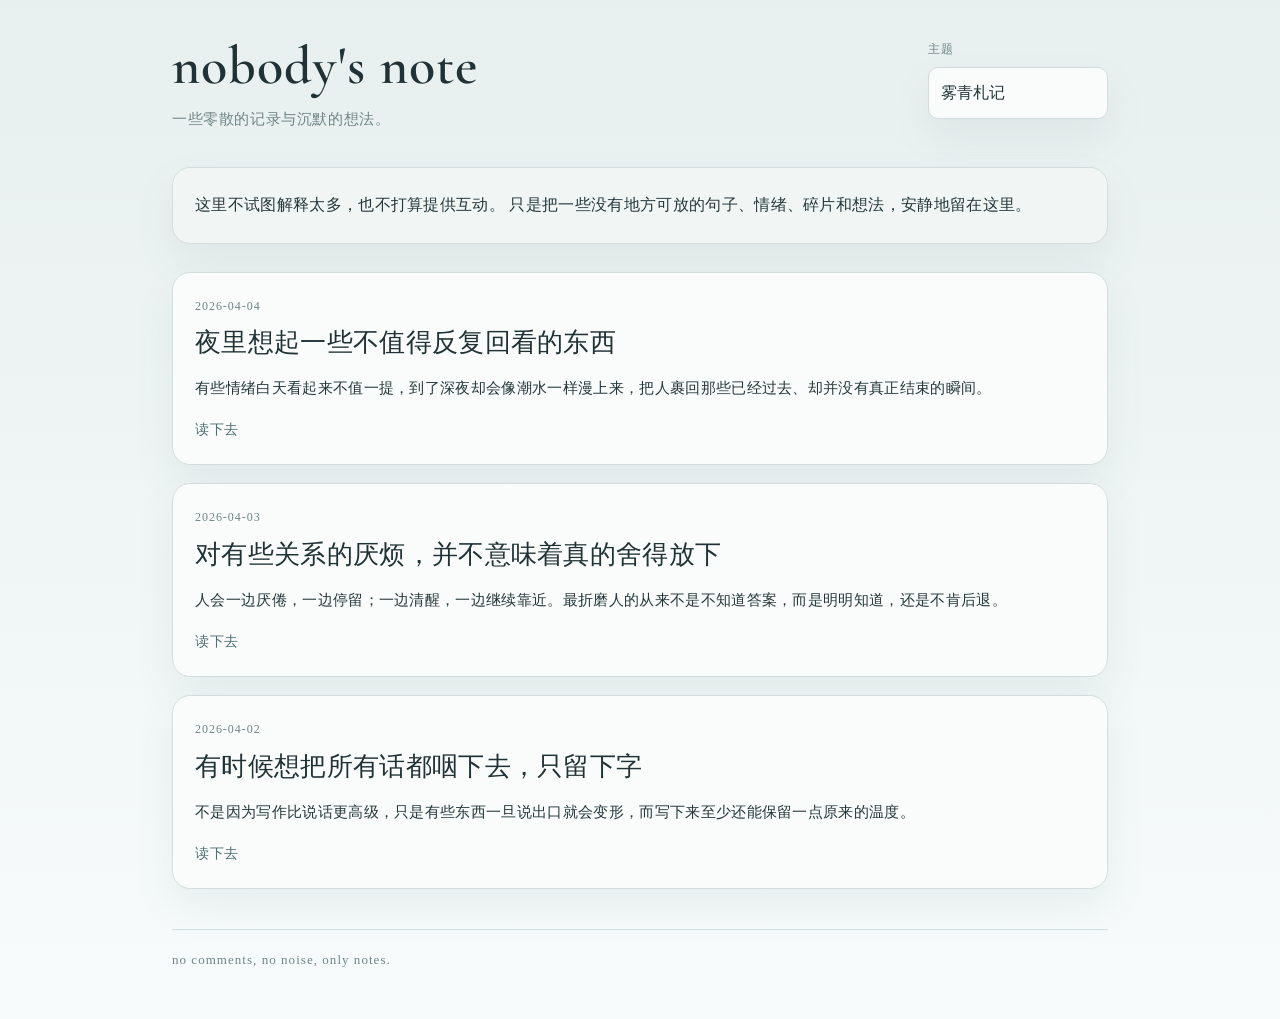
==== index.html @ 9c03141f "Add files via upload" ====
<!doctype html>
<html lang="zh-CN" data-theme="mist-cyan">
<head>
  <meta charset="UTF-8" />
  <meta name="viewport" content="width=device-width, initial-scale=1.0" />
  <title>nobody's note</title>
  <meta name="robots" content="noindex,nofollow,noarchive" />
  <link rel="stylesheet" href="./style.css" />
</head>
<body>
  <div class="site-wrap">
    <header class="site-header">
      <div class="header-main">
        <h1 class="site-title">nobody's note</h1>
        <p class="site-subtitle">一些零散的记录与沉默的想法。</p>
      </div>

      <div class="theme-switcher">
        <label for="themeSelect">主题</label>
        <select id="themeSelect">
          <option value="moon-paper">月白纸页</option>
          <option value="mist-cyan">雾青札记</option>
          <option value="ink-night">墨蓝夜读</option>
          <option value="parchment">羊皮卷</option>
        </select>
      </div>
    </header>

    <main class="home-main">
      <section class="intro-block">
        <p>
          这里不试图解释太多，也不打算提供互动。  
          只是把一些没有地方可放的句子、情绪、碎片和想法，安静地留在这里。
        </p>
      </section>

      <section class="post-list" id="postList">
        <article class="post-card">
          <div class="post-meta">加载中…</div>
          <h2 class="post-title">正在读取文章列表</h2>
          <p class="post-excerpt">如果长时间停留在这里，请检查 posts.json 是否存在。</p>
        </article>
      </section>
    </main>

    <footer class="site-footer">
      <p>no comments, no noise, only notes.</p>
    </footer>
  </div>

  <script src="./app.js"></script>
</body>
</html>
---- style.css ----
@import url('https://fonts.googleapis.com/css2?family=Cormorant+Garamond:wght@400;500;600;700&display=swap');

:root{
  --bg:#edf1f2;
  --bg2:#f8fbfb;
  --paper:#fbfcfc;
  --paper-soft:#f4f7f7;
  --line:#d8e0e2;
  --text:#24343a;
  --muted:#70838a;
  --title:#1f2f35;
  --link:#506d78;
  --link-hover:#2d4751;
  --shadow:0 18px 40px rgba(79, 100, 108, .08);
}

html[data-theme="moon-paper"]{
  --bg:#f2f4f5;
  --bg2:#fafbfb;
  --paper:#fdfdfd;
  --paper-soft:#f7f8f9;
  --line:#dfe4e6;
  --text:#2a3338;
  --muted:#7a8489;
  --title:#202a2f;
  --link:#5a6d76;
  --link-hover:#35474f;
  --shadow:0 18px 40px rgba(120, 130, 135, .08);
}

html[data-theme="mist-cyan"]{
  --bg:#e8efef;
  --bg2:#f7fbfb;
  --paper:#fafcfb;
  --paper-soft:#f1f6f5;
  --line:#d3dddd;
  --text:#24373a;
  --muted:#6f8587;
  --title:#203235;
  --link:#4e6e73;
  --link-hover:#2d4f54;
  --shadow:0 18px 40px rgba(90, 120, 120, .09);
}

html[data-theme="ink-night"]{
  --bg:#1d2530;
  --bg2:#2a3440;
  --paper:#28313d;
  --paper-soft:#313b48;
  --line:#44515e;
  --text:#dce5ea;
  --muted:#96a7b2;
  --title:#edf3f6;
  --link:#adc5d1;
  --link-hover:#d9ebf2;
  --shadow:0 18px 40px rgba(7, 13, 18, .32);
}

html[data-theme="parchment"]{
  --bg:#f6eddc;
  --bg2:#fbf6ec;
  --paper:#fffaf1;
  --paper-soft:#f8f1e3;
  --line:#e4d7bf;
  --text:#4b3e2d;
  --muted:#8c775f;
  --title:#403222;
  --link:#7e6347;
  --link-hover:#5f4730;
  --shadow:0 18px 40px rgba(148, 124, 88, .10);
}

*{box-sizing:border-box}

html,body{
  margin:0;
  padding:0;
  background:
    linear-gradient(180deg, var(--bg), var(--bg2));
  color:var(--text);
  font-family:
    "STFangsong",
    "FangSong",
    "Songti SC",
    "Noto Serif SC",
    "Source Han Serif SC",
    serif;
}

body{
  min-height:100vh;
  line-height:1.9;
  letter-spacing:.02em;
}

a{
  color:var(--link);
  text-decoration:none;
  transition:.18s ease;
}
a:hover{
  color:var(--link-hover);
}

.site-wrap{
  max-width:980px;
  margin:0 auto;
  padding:38px 22px 46px;
}

.site-header{
  display:flex;
  justify-content:space-between;
  align-items:flex-start;
  gap:20px;
  margin-bottom:34px;
  flex-wrap:wrap;
}

.header-main{
  min-width:260px;
}

.site-title{
  margin:0;
  font-family:"Cormorant Garamond", Georgia, serif;
  font-size:54px;
  font-weight:600;
  line-height:1.05;
  letter-spacing:.02em;
  color:var(--title);
}

.site-subtitle{
  margin:10px 0 0;
  color:var(--muted);
  font-size:15px;
  letter-spacing:.04em;
}

.theme-switcher{
  min-width:180px;
  display:flex;
  flex-direction:column;
  gap:6px;
}

.theme-switcher label{
  color:var(--muted);
  font-size:12px;
  letter-spacing:.08em;
}

.theme-switcher select{
  appearance:none;
  -webkit-appearance:none;
  -moz-appearance:none;
  background:var(--paper);
  border:1px solid var(--line);
  color:var(--text);
  border-radius:10px;
  padding:10px 12px;
  font:inherit;
  box-shadow:var(--shadow);
  outline:none;
}

.home-main{
  display:flex;
  flex-direction:column;
  gap:28px;
}

.intro-block{
  background:var(--paper-soft);
  border:1px solid var(--line);
  border-radius:18px;
  padding:22px 22px;
  box-shadow:var(--shadow);
}

.intro-block p{
  margin:0;
  font-size:16px;
}

.post-list{
  display:grid;
  gap:18px;
}

.post-card{
  background:var(--paper);
  border:1px solid var(--line);
  border-radius:18px;
  padding:22px 22px 20px;
  box-shadow:var(--shadow);
  transition:.18s ease;
}
.post-card:hover{
  transform:translateY(-2px);
}

.post-meta{
  color:var(--muted);
  font-size:12px;
  letter-spacing:.08em;
  margin-bottom:8px;
}

.post-title{
  margin:0;
  font-size:26px;
  line-height:1.35;
  font-weight:500;
  color:var(--title);
}
.post-title a{
  color:inherit;
}

.post-excerpt{
  margin:14px 0 0;
  font-size:15px;
  color:var(--text);
}

.read-link{
  display:inline-block;
  margin-top:14px;
  font-size:14px;
  letter-spacing:.04em;
  color:var(--link);
}

.site-footer{
  margin-top:40px;
  padding-top:18px;
  border-top:1px solid var(--line);
}
.site-footer p{
  margin:0;
  color:var(--muted);
  font-size:13px;
  letter-spacing:.08em;
}

.article-header{
  margin-bottom:26px;
}

.back-link{
  display:inline-block;
  margin-bottom:12px;
  font-size:14px;
  color:var(--muted);
}

.article-title{
  font-size:42px;
  line-height:1.18;
  max-width:760px;
}

.article-meta{
  margin:12px 0 0;
  color:var(--muted);
  font-size:13px;
  letter-spacing:.08em;
}

.article-main{
  display:flex;
}

.article-body{
  width:100%;
  background:var(--paper);
  border:1px solid var(--line);
  border-radius:22px;
  box-shadow:var(--shadow);
  padding:34px 34px;
  font-size:18px;
}

.article-body p{
  margin:0 0 1.35em 0;
  text-align:justify;
  text-justify:inter-ideograph;
}

.article-body p:last-child{
  margin-bottom:0;
}

.reading-page .site-footer{
  margin-top:28px;
}

@media (max-width: 820px){
  .site-wrap{
    padding:26px 16px 32px;
  }

  .site-title{
    font-size:42px;
  }

  .article-title{
    font-size:32px;
  }

  .article-body{
    padding:24px 20px;
    font-size:17px;
  }

  .post-title{
    font-size:22px;
  }

  .intro-block,
  .post-card{
    padding:18px;
  }
}

@media (max-width: 560px){
  .site-title{
    font-size:36px;
  }

  .article-title{
    font-size:28px;
  }

  .article-body{
    font-size:16px;
    line-height:1.95;
  }
}
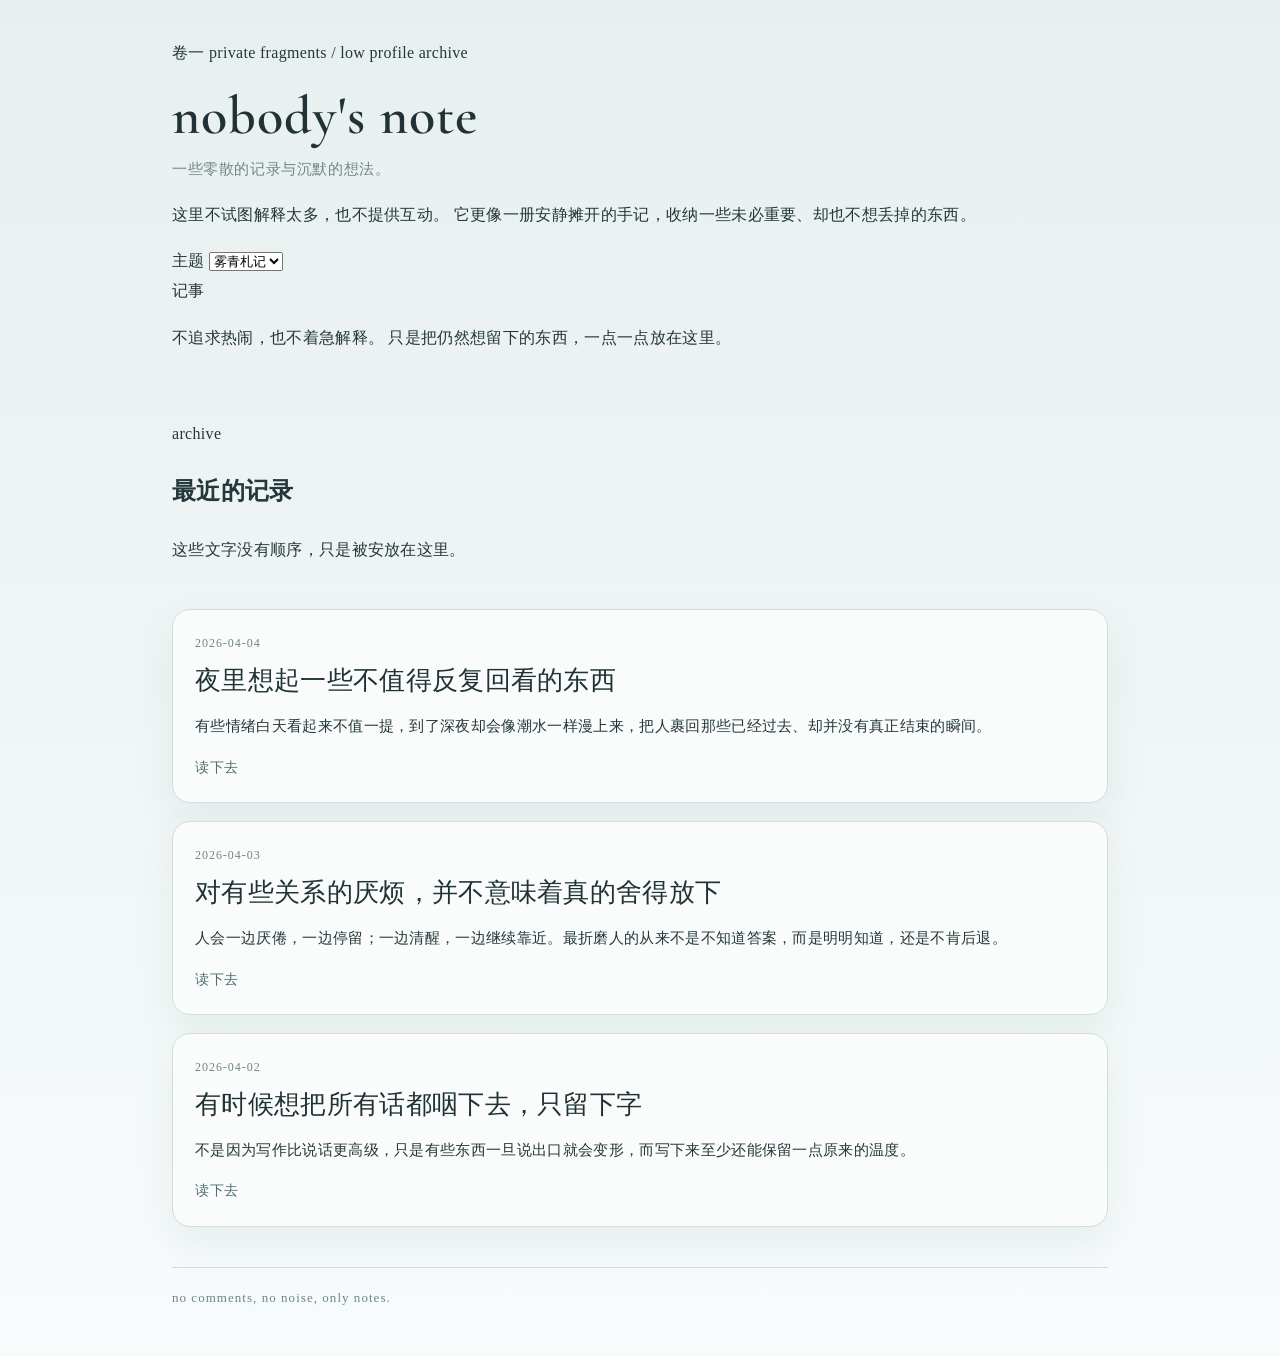
==== commit ceb23a96: "index.html" ====
--- a/index.html
+++ b/index.html
@@ -9,33 +9,56 @@
 </head>
 <body>
   <div class="site-wrap">
-    <header class="site-header">
-      <div class="header-main">
-        <h1 class="site-title">nobody's note</h1>
-        <p class="site-subtitle">一些零散的记录与沉默的想法。</p>
+    <header class="site-header v2-header">
+      <div class="header-topline">
+        <span class="topline-mark">卷一</span>
+        <span class="topline-text">private fragments / low profile archive</span>
       </div>
 
-      <div class="theme-switcher">
-        <label for="themeSelect">主题</label>
-        <select id="themeSelect">
-          <option value="moon-paper">月白纸页</option>
-          <option value="mist-cyan">雾青札记</option>
-          <option value="ink-night">墨蓝夜读</option>
-          <option value="parchment">羊皮卷</option>
-        </select>
+      <div class="hero-block">
+        <div class="hero-main">
+          <h1 class="site-title">nobody's note</h1>
+          <p class="site-subtitle">一些零散的记录与沉默的想法。</p>
+          <p class="hero-intro">
+            这里不试图解释太多，也不提供互动。  
+            它更像一册安静摊开的手记，收纳一些未必重要、却也不想丢掉的东西。
+          </p>
+        </div>
+
+        <aside class="hero-side">
+          <div class="theme-panel">
+            <label for="themeSelect">主题</label>
+            <select id="themeSelect">
+              <option value="moon-paper">月白纸页</option>
+              <option value="mist-cyan">雾青札记</option>
+              <option value="ink-night">墨蓝夜读</option>
+              <option value="parchment">羊皮卷</option>
+              <option value="violet-mist">鸢紫薄雾</option>
+            </select>
+          </div>
+
+          <div class="side-note">
+            <div class="side-note-title">记事</div>
+            <p>
+              不追求热闹，也不着急解释。  
+              只是把仍然想留下的东西，一点一点放在这里。
+            </p>
+          </div>
+        </aside>
       </div>
     </header>
 
     <main class="home-main">
-      <section class="intro-block">
-        <p>
-          这里不试图解释太多，也不打算提供互动。  
-          只是把一些没有地方可放的句子、情绪、碎片和想法，安静地留在这里。
-        </p>
+      <section class="section-head">
+        <div>
+          <p class="section-kicker">archive</p>
+          <h2 class="section-title">最近的记录</h2>
+        </div>
+        <p class="section-desc">这些文字没有顺序，只是被安放在这里。</p>
       </section>
 
-      <section class="post-list" id="postList">
-        <article class="post-card">
+      <section class="post-list refined-list" id="postList">
+        <article class="post-card refined-card">
           <div class="post-meta">加载中…</div>
           <h2 class="post-title">正在读取文章列表</h2>
           <p class="post-excerpt">如果长时间停留在这里，请检查 posts.json 是否存在。</p>
@@ -43,11 +66,12 @@
       </section>
     </main>
 
-    <footer class="site-footer">
+    <footer class="site-footer v2-footer">
+      <div class="footer-line"></div>
       <p>no comments, no noise, only notes.</p>
     </footer>
   </div>
 
   <script src="./app.js"></script>
 </body>
-</html>+            </html>
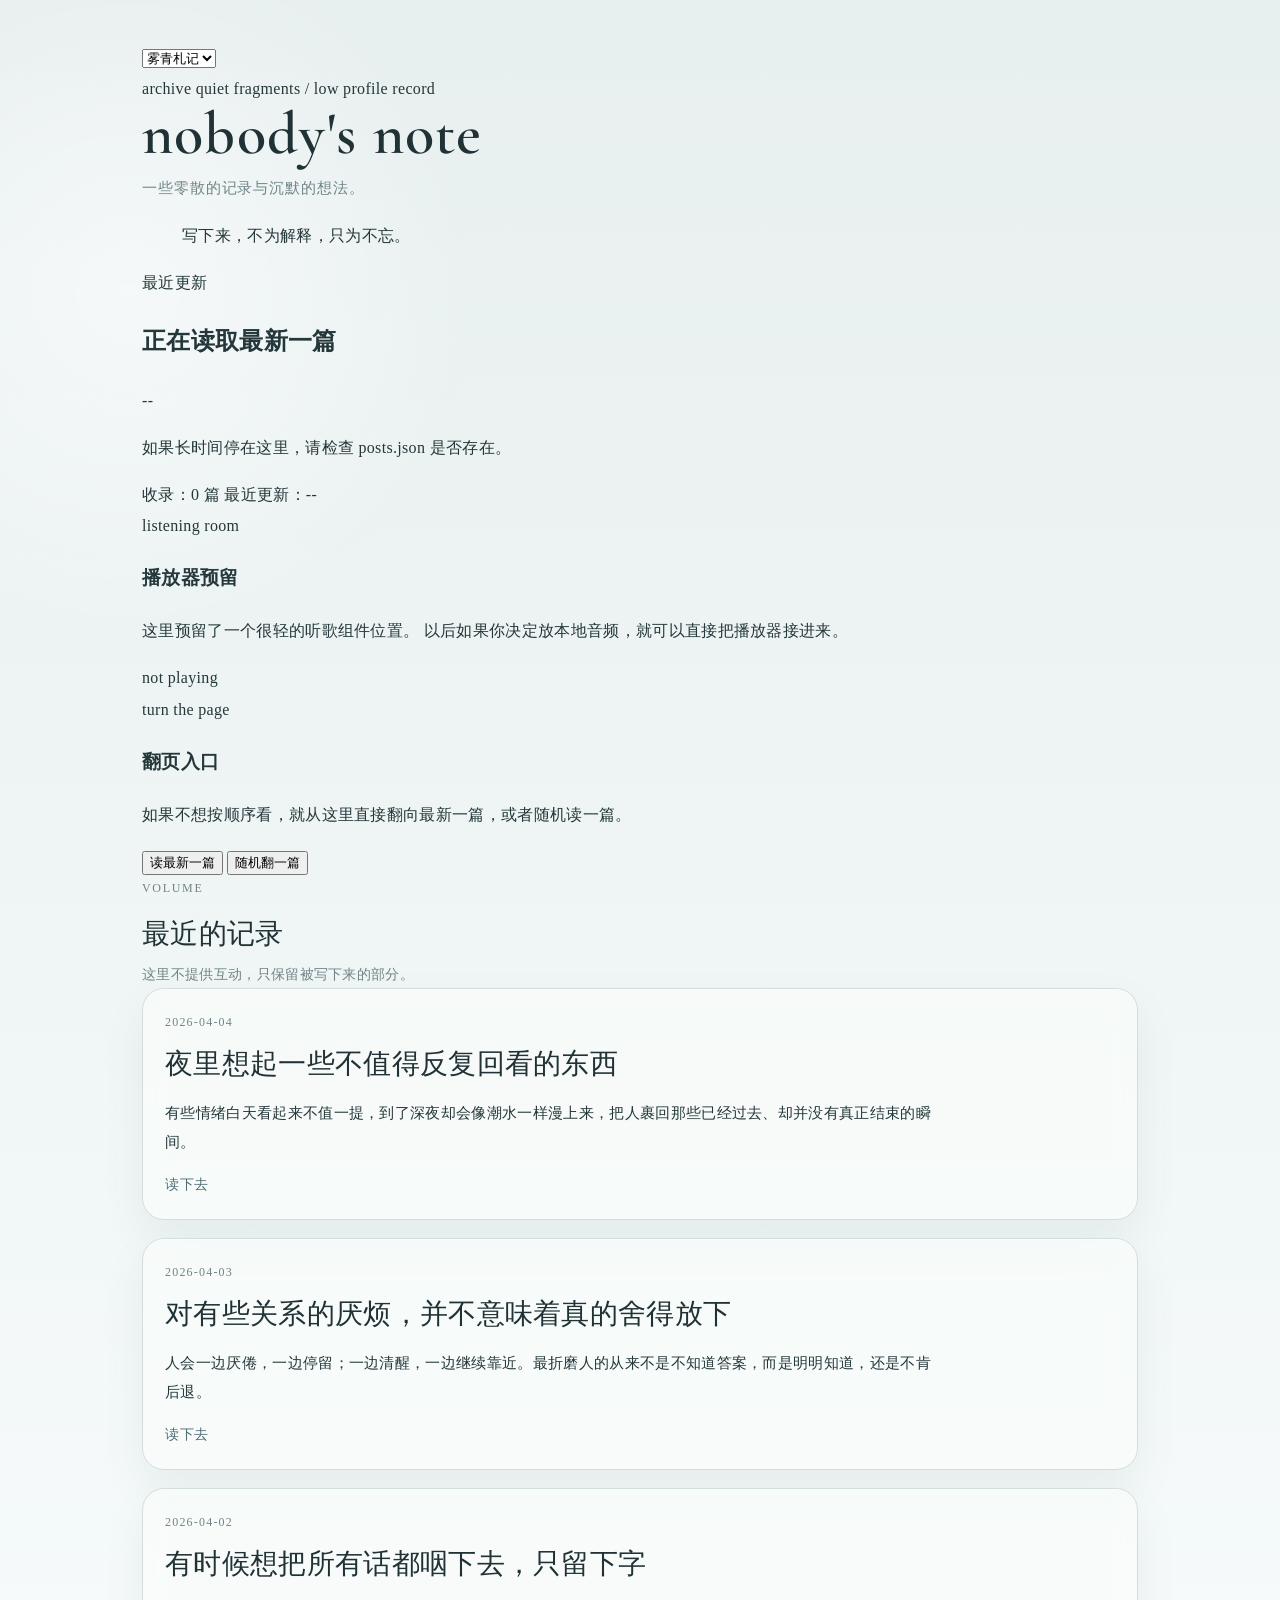
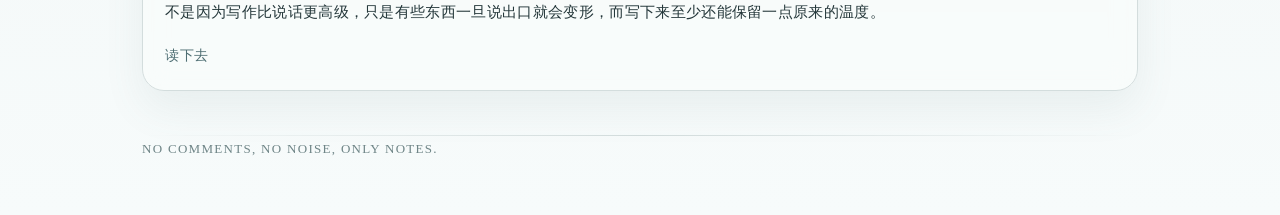
==== commit ecde215f: "index.html" ====
--- a/index.html
+++ b/index.html
@@ -8,65 +8,100 @@
   <link rel="stylesheet" href="./style.css" />
 </head>
 <body>
-  <div class="site-wrap">
-    <header class="site-header v2-header">
-      <div class="header-topline">
-        <span class="topline-mark">卷一</span>
-        <span class="topline-text">private fragments / low profile archive</span>
+  <div class="site-wrap home-shell">
+    <header class="home-header">
+      <div class="theme-corner">
+        <select id="themeSelect" aria-label="主题切换">
+          <option value="moon-paper">月白纸页</option>
+          <option value="mist-cyan">雾青札记</option>
+          <option value="ink-night">墨蓝夜读</option>
+          <option value="parchment">羊皮卷</option>
+          <option value="violet-mist">鸢紫薄雾</option>
+        </select>
       </div>
 
-      <div class="hero-block">
-        <div class="hero-main">
+      <section class="home-top">
+        <div class="hero-left panel-surface">
+          <div class="eyebrow-row">
+            <span class="eyebrow-tag">archive</span>
+            <span class="eyebrow-text">quiet fragments / low profile record</span>
+          </div>
+
           <h1 class="site-title">nobody's note</h1>
           <p class="site-subtitle">一些零散的记录与沉默的想法。</p>
-          <p class="hero-intro">
-            这里不试图解释太多，也不提供互动。  
-            它更像一册安静摊开的手记，收纳一些未必重要、却也不想丢掉的东西。
-          </p>
+
+          <blockquote class="hero-quote" id="heroQuote">
+            写下来，不为解释，只为不忘。
+          </blockquote>
+
+          <div class="latest-card" id="latestPreview">
+            <div class="latest-kicker">最近更新</div>
+            <h2 class="latest-title">正在读取最新一篇</h2>
+            <p class="latest-date">--</p>
+            <p class="latest-excerpt">如果长时间停在这里，请检查 posts.json 是否存在。</p>
+          </div>
+
+          <div class="meta-strip" id="metaStrip">
+            <span class="meta-pill">收录：0 篇</span>
+            <span class="meta-pill">最近更新：--</span>
+          </div>
         </div>
 
-        <aside class="hero-side">
-          <div class="theme-panel">
-            <label for="themeSelect">主题</label>
-            <select id="themeSelect">
-              <option value="moon-paper">月白纸页</option>
-              <option value="mist-cyan">雾青札记</option>
-              <option value="ink-night">墨蓝夜读</option>
-              <option value="parchment">羊皮卷</option>
-              <option value="violet-mist">鸢紫薄雾</option>
-            </select>
-          </div>
+        <aside class="hero-right">
+          <section class="widget-card panel-surface player-widget">
+            <div class="widget-kicker">listening room</div>
+            <h3 class="widget-title">播放器预留</h3>
+            <p class="widget-text">
+              这里预留了一个很轻的听歌组件位置。  
+              以后如果你决定放本地音频，就可以直接把播放器接进来。
+            </p>
+            <div class="player-mock">
+              <span class="player-dot"></span>
+              <span class="player-line"></span>
+              <span class="player-mini">not playing</span>
+            </div>
+          </section>
 
-          <div class="side-note">
-            <div class="side-note-title">记事</div>
-            <p>
-              不追求热闹，也不着急解释。  
-              只是把仍然想留下的东西，一点一点放在这里。
+          <section class="widget-card panel-surface jump-widget">
+            <div class="widget-kicker">turn the page</div>
+            <h3 class="widget-title">翻页入口</h3>
+            <p class="widget-text">
+              如果不想按顺序看，就从这里直接翻向最新一篇，或者随机读一篇。
             </p>
-          </div>
+            <div class="jump-actions">
+              <button id="latestJumpBtn" class="ghost-btn">读最新一篇</button>
+              <button id="randomJumpBtn" class="ghost-btn">随机翻一篇</button>
+            </div>
+          </section>
         </aside>
-      </div>
+      </section>
     </header>
 
     <main class="home-main">
-      <section class="section-head">
-        <div>
-          <p class="section-kicker">archive</p>
-          <h2 class="section-title">最近的记录</h2>
+      <section class="archive-section panel-surface">
+        <div class="archive-head">
+          <div>
+            <p class="section-kicker">volume</p>
+            <h2 class="section-title">最近的记录</h2>
+          </div>
+          <p class="section-desc">这里不提供互动，只保留被写下来的部分。</p>
         </div>
-        <p class="section-desc">这些文字没有顺序，只是被安放在这里。</p>
-      </section>
 
-      <section class="post-list refined-list" id="postList">
-        <article class="post-card refined-card">
-          <div class="post-meta">加载中…</div>
-          <h2 class="post-title">正在读取文章列表</h2>
-          <p class="post-excerpt">如果长时间停留在这里，请检查 posts.json 是否存在。</p>
-        </article>
+        <section class="post-list refined-list" id="postList">
+          <article class="post-card">
+            <div class="post-card-head">
+              <span class="post-order">00</span>
+              <span class="post-meta">加载中…</span>
+            </div>
+            <div class="post-divider"></div>
+            <h2 class="post-title">正在读取文章列表</h2>
+            <p class="post-excerpt">如果长时间停留在这里，请检查 posts.json 是否存在。</p>
+          </article>
+        </section>
       </section>
     </main>
 
-    <footer class="site-footer v2-footer">
+    <footer class="site-footer">
       <div class="footer-line"></div>
       <p>no comments, no noise, only notes.</p>
     </footer>
@@ -74,4 +109,4 @@
 
   <script src="./app.js"></script>
 </body>
-            </html>
+</html>
--- a/style.css
+++ b/style.css
@@ -5,13 +5,15 @@
   --bg2:#f8fbfb;
   --paper:#fbfcfc;
   --paper-soft:#f4f7f7;
+  --paper-glass:rgba(255,255,255,.62);
   --line:#d8e0e2;
   --text:#24343a;
   --muted:#70838a;
   --title:#1f2f35;
   --link:#506d78;
   --link-hover:#2d4751;
-  --shadow:0 18px 40px rgba(79, 100, 108, .08);
+  --shadow:0 18px 40px rgba(79,100,108,.08);
+  --hairline:rgba(90,110,118,.08);
 }
 
 html[data-theme="moon-paper"]{
@@ -19,13 +21,15 @@
   --bg2:#fafbfb;
   --paper:#fdfdfd;
   --paper-soft:#f7f8f9;
+  --paper-glass:rgba(255,255,255,.70);
   --line:#dfe4e6;
   --text:#2a3338;
   --muted:#7a8489;
   --title:#202a2f;
   --link:#5a6d76;
   --link-hover:#35474f;
-  --shadow:0 18px 40px rgba(120, 130, 135, .08);
+  --shadow:0 18px 40px rgba(120,130,135,.08);
+  --hairline:rgba(120,130,135,.08);
 }
 
 html[data-theme="mist-cyan"]{
@@ -33,13 +37,15 @@
   --bg2:#f7fbfb;
   --paper:#fafcfb;
   --paper-soft:#f1f6f5;
+  --paper-glass:rgba(250,252,251,.68);
   --line:#d3dddd;
   --text:#24373a;
   --muted:#6f8587;
   --title:#203235;
   --link:#4e6e73;
   --link-hover:#2d4f54;
-  --shadow:0 18px 40px rgba(90, 120, 120, .09);
+  --shadow:0 18px 40px rgba(90,120,120,.09);
+  --hairline:rgba(83,112,112,.08);
 }
 
 html[data-theme="ink-night"]{
@@ -47,13 +53,15 @@
   --bg2:#2a3440;
   --paper:#28313d;
   --paper-soft:#313b48;
+  --paper-glass:rgba(40,49,61,.76);
   --line:#44515e;
   --text:#dce5ea;
   --muted:#96a7b2;
   --title:#edf3f6;
   --link:#adc5d1;
   --link-hover:#d9ebf2;
-  --shadow:0 18px 40px rgba(7, 13, 18, .32);
+  --shadow:0 18px 40px rgba(7,13,18,.32);
+  --hairline:rgba(255,255,255,.06);
 }
 
 html[data-theme="parchment"]{
@@ -61,13 +69,31 @@
   --bg2:#fbf6ec;
   --paper:#fffaf1;
   --paper-soft:#f8f1e3;
+  --paper-glass:rgba(255,250,241,.76);
   --line:#e4d7bf;
   --text:#4b3e2d;
   --muted:#8c775f;
   --title:#403222;
   --link:#7e6347;
   --link-hover:#5f4730;
-  --shadow:0 18px 40px rgba(148, 124, 88, .10);
+  --shadow:0 18px 40px rgba(148,124,88,.10);
+  --hairline:rgba(133,108,70,.08);
+}
+
+html[data-theme="violet-mist"]{
+  --bg:#efeaf7;
+  --bg2:#faf8fd;
+  --paper:#fbf9ff;
+  --paper-soft:#f4effb;
+  --paper-glass:rgba(251,249,255,.62);
+  --line:#ddd3ec;
+  --text:#342d45;
+  --muted:#7e7594;
+  --title:#2d2540;
+  --link:#6a5f86;
+  --link-hover:#463c61;
+  --shadow:0 18px 40px rgba(112,94,145,.12);
+  --hairline:rgba(112,94,145,.08);
 }
 
 *{box-sizing:border-box}
@@ -75,9 +101,10 @@
 html,body{
   margin:0;
   padding:0;
+  color:var(--text);
   background:
+    radial-gradient(circle at 10% 16%, rgba(255,255,255,.55), transparent 18%),
     linear-gradient(180deg, var(--bg), var(--bg2));
-  color:var(--text);
   font-family:
     "STFangsong",
     "FangSong",
@@ -89,7 +116,7 @@
 
 body{
   min-height:100vh;
-  line-height:1.9;
+  line-height:1.95;
   letter-spacing:.02em;
 }
 
@@ -103,30 +130,89 @@
 }
 
 .site-wrap{
-  max-width:980px;
+  max-width:1040px;
   margin:0 auto;
-  padding:38px 22px 46px;
+  padding:42px 22px 54px;
 }
 
 .site-header{
-  display:flex;
+  margin-bottom:34px;
+}
+
+.v2-header{
+  position:relative;
+}
+
+.header-topline{
+  display:flex;
+  align-items:center;
+  gap:12px;
+  margin-bottom:16px;
+  color:var(--muted);
+  font-size:12px;
+  letter-spacing:.12em;
+  text-transform:uppercase;
+}
+
+.topline-mark{
+  display:inline-flex;
+  padding:4px 10px;
+  border:1px solid var(--line);
+  border-radius:999px;
+  background:var(--paper-glass);
+  backdrop-filter:blur(10px);
+  -webkit-backdrop-filter:blur(10px);
+}
+
+.hero-block{
+  display:grid;
+  grid-template-columns:1.2fr .8fr;
+  gap:20px;
+  align-items:stretch;
+}
+
+.hero-main,
+.hero-side{
+  background:var(--paper-glass);
+  border:1px solid var(--line);
+  border-radius:24px;
+  box-shadow:var(--shadow);
+  backdrop-filter:blur(14px);
+  -webkit-backdrop-filter:blur(14px);
+}
+
+.hero-main{
+  padding:28px 28px 26px;
+  position:relative;
+  overflow:hidden;
+}
+
+.hero-main::after{
+  content:"";
+  position:absolute;
+  right:18px;
+  top:18px;
+  width:120px;
+  height:120px;
+  border-radius:999px;
+  background:radial-gradient(circle, var(--hairline), transparent 70%);
+  pointer-events:none;
+}
+
+.hero-side{
+  padding:18px;
+  display:flex;
+  flex-direction:column;
+  gap:16px;
   justify-content:space-between;
-  align-items:flex-start;
-  gap:20px;
-  margin-bottom:34px;
-  flex-wrap:wrap;
-}
-
-.header-main{
-  min-width:260px;
 }
 
 .site-title{
   margin:0;
   font-family:"Cormorant Garamond", Georgia, serif;
-  font-size:54px;
+  font-size:60px;
   font-weight:600;
-  line-height:1.05;
+  line-height:1;
   letter-spacing:.02em;
   color:var(--title);
 }
@@ -135,53 +221,91 @@
   margin:10px 0 0;
   color:var(--muted);
   font-size:15px;
-  letter-spacing:.04em;
-}
-
-.theme-switcher{
-  min-width:180px;
-  display:flex;
-  flex-direction:column;
-  gap:6px;
-}
-
-.theme-switcher label{
+  letter-spacing:.06em;
+}
+
+.hero-intro{
+  margin:18px 0 0;
+  max-width:640px;
+  font-size:16px;
+  color:var(--text);
+}
+
+.theme-panel,
+.side-note{
+  background:var(--paper-soft);
+  border:1px solid var(--line);
+  border-radius:18px;
+  padding:16px;
+}
+
+.theme-panel label{
+  display:block;
+  margin-bottom:8px;
   color:var(--muted);
   font-size:12px;
   letter-spacing:.08em;
 }
 
-.theme-switcher select{
-  appearance:none;
-  -webkit-appearance:none;
-  -moz-appearance:none;
+.theme-panel select{
+  width:100%;
+  border:1px solid var(--line);
   background:var(--paper);
-  border:1px solid var(--line);
   color:var(--text);
-  border-radius:10px;
-  padding:10px 12px;
+  border-radius:12px;
+  padding:11px 12px;
   font:inherit;
-  box-shadow:var(--shadow);
   outline:none;
 }
 
+.side-note-title{
+  font-size:12px;
+  letter-spacing:.12em;
+  color:var(--muted);
+  text-transform:uppercase;
+  margin-bottom:8px;
+}
+
+.side-note p{
+  margin:0;
+  font-size:14px;
+  line-height:1.85;
+}
+
 .home-main{
   display:flex;
   flex-direction:column;
-  gap:28px;
-}
-
-.intro-block{
-  background:var(--paper-soft);
-  border:1px solid var(--line);
-  border-radius:18px;
-  padding:22px 22px;
-  box-shadow:var(--shadow);
-}
-
-.intro-block p{
-  margin:0;
-  font-size:16px;
+  gap:22px;
+}
+
+.section-head{
+  display:flex;
+  justify-content:space-between;
+  align-items:flex-end;
+  gap:18px;
+  padding:0 2px;
+  flex-wrap:wrap;
+}
+
+.section-kicker{
+  margin:0 0 6px;
+  color:var(--muted);
+  font-size:12px;
+  letter-spacing:.14em;
+  text-transform:uppercase;
+}
+
+.section-title{
+  margin:0;
+  font-size:28px;
+  font-weight:500;
+  color:var(--title);
+}
+
+.section-desc{
+  margin:0;
+  color:var(--muted);
+  font-size:14px;
 }
 
 .post-list{
@@ -189,14 +313,33 @@
   gap:18px;
 }
 
+.refined-card,
 .post-card{
-  background:var(--paper);
-  border:1px solid var(--line);
-  border-radius:18px;
+  position:relative;
+  background:var(--paper-glass);
+  border:1px solid var(--line);
+  border-radius:22px;
   padding:22px 22px 20px;
   box-shadow:var(--shadow);
+  backdrop-filter:blur(12px);
+  -webkit-backdrop-filter:blur(12px);
   transition:.18s ease;
-}
+  overflow:hidden;
+}
+
+.refined-card::before,
+.post-card::before{
+  content:"";
+  position:absolute;
+  left:0;
+  top:0;
+  width:100%;
+  height:1px;
+  background:rgba(255,255,255,.55);
+  pointer-events:none;
+}
+
+.refined-card:hover,
 .post-card:hover{
   transform:translateY(-2px);
 }
@@ -204,13 +347,14 @@
 .post-meta{
   color:var(--muted);
   font-size:12px;
-  letter-spacing:.08em;
-  margin-bottom:8px;
+  letter-spacing:.10em;
+  margin-bottom:10px;
+  text-transform:uppercase;
 }
 
 .post-title{
   margin:0;
-  font-size:26px;
+  font-size:28px;
   line-height:1.35;
   font-weight:500;
   color:var(--title);
@@ -220,9 +364,10 @@
 }
 
 .post-excerpt{
-  margin:14px 0 0;
+  margin:16px 0 0;
   font-size:15px;
   color:var(--text);
+  max-width:780px;
 }
 
 .read-link{
@@ -234,19 +379,40 @@
 }
 
 .site-footer{
-  margin-top:40px;
-  padding-top:18px;
-  border-top:1px solid var(--line);
-}
+  margin-top:44px;
+}
+
+.v2-footer{
+  display:flex;
+  flex-direction:column;
+  gap:14px;
+}
+
+.footer-line{
+  width:100%;
+  height:1px;
+  background:linear-gradient(90deg, transparent, var(--line), transparent);
+}
+
 .site-footer p{
   margin:0;
   color:var(--muted);
   font-size:13px;
-  letter-spacing:.08em;
+  letter-spacing:.10em;
+  text-transform:uppercase;
 }
 
 .article-header{
+  display:flex;
+  justify-content:space-between;
+  align-items:flex-start;
+  gap:18px;
+  flex-wrap:wrap;
   margin-bottom:26px;
+}
+
+.header-main{
+  min-width:260px;
 }
 
 .back-link{
@@ -257,8 +423,8 @@
 }
 
 .article-title{
-  font-size:42px;
-  line-height:1.18;
+  font-size:46px;
+  line-height:1.15;
   max-width:760px;
 }
 
@@ -266,7 +432,37 @@
   margin:12px 0 0;
   color:var(--muted);
   font-size:13px;
+  letter-spacing:.10em;
+  text-transform:uppercase;
+}
+
+.theme-switcher{
+  min-width:180px;
+  display:flex;
+  flex-direction:column;
+  gap:6px;
+}
+
+.theme-switcher label{
+  color:var(--muted);
+  font-size:12px;
   letter-spacing:.08em;
+}
+
+.theme-switcher select{
+  appearance:none;
+  -webkit-appearance:none;
+  -moz-appearance:none;
+  background:var(--paper-glass);
+  border:1px solid var(--line);
+  color:var(--text);
+  border-radius:10px;
+  padding:10px 12px;
+  font:inherit;
+  outline:none;
+  box-shadow:var(--shadow);
+  backdrop-filter:blur(10px);
+  -webkit-backdrop-filter:blur(10px);
 }
 
 .article-main{
@@ -275,20 +471,44 @@
 
 .article-body{
   width:100%;
-  background:var(--paper);
-  border:1px solid var(--line);
-  border-radius:22px;
+  background:var(--paper-glass);
+  border:1px solid var(--line);
+  border-radius:26px;
   box-shadow:var(--shadow);
-  padding:34px 34px;
+  padding:38px 38px;
   font-size:18px;
+  backdrop-filter:blur(12px);
+  -webkit-backdrop-filter:blur(12px);
+  position:relative;
+  overflow:hidden;
+}
+
+.article-body::before{
+  content:"";
+  position:absolute;
+  inset:0;
+  background:
+    linear-gradient(180deg, rgba(255,255,255,.10), transparent 18%);
+  pointer-events:none;
 }
 
 .article-body p{
-  margin:0 0 1.35em 0;
+  position:relative;
+  z-index:1;
+  margin:0 0 1.4em 0;
   text-align:justify;
   text-justify:inter-ideograph;
 }
 
+.article-body p:first-child::first-letter{
+  font-size:2.1em;
+  line-height:1;
+  float:left;
+  margin:.08em .18em 0 0;
+  font-family:"Cormorant Garamond", Georgia, serif;
+  color:var(--title);
+}
+
 .article-body p:last-child{
   margin-bottom:0;
 }
@@ -297,13 +517,27 @@
   margin-top:28px;
 }
 
+@media (max-width: 920px){
+  .hero-block{
+    grid-template-columns:1fr;
+  }
+
+  .article-header{
+    flex-direction:column;
+  }
+
+  .article-title{
+    font-size:36px;
+  }
+}
+
 @media (max-width: 820px){
   .site-wrap{
-    padding:26px 16px 32px;
+    padding:28px 16px 36px;
   }
 
   .site-title{
-    font-size:42px;
+    font-size:44px;
   }
 
   .article-title{
@@ -311,23 +545,26 @@
   }
 
   .article-body{
-    padding:24px 20px;
+    padding:26px 20px;
     font-size:17px;
   }
 
   .post-title{
-    font-size:22px;
-  }
-
-  .intro-block,
+    font-size:23px;
+  }
+
+  .hero-main,
+  .hero-side,
+  .refined-card,
   .post-card{
-    padding:18px;
+    padding-left:18px;
+    padding-right:18px;
   }
 }
 
 @media (max-width: 560px){
   .site-title{
-    font-size:36px;
+    font-size:38px;
   }
 
   .article-title{
@@ -338,4 +575,8 @@
     font-size:16px;
     line-height:1.95;
   }
-}+
+  .section-title{
+    font-size:24px;
+  }
+}
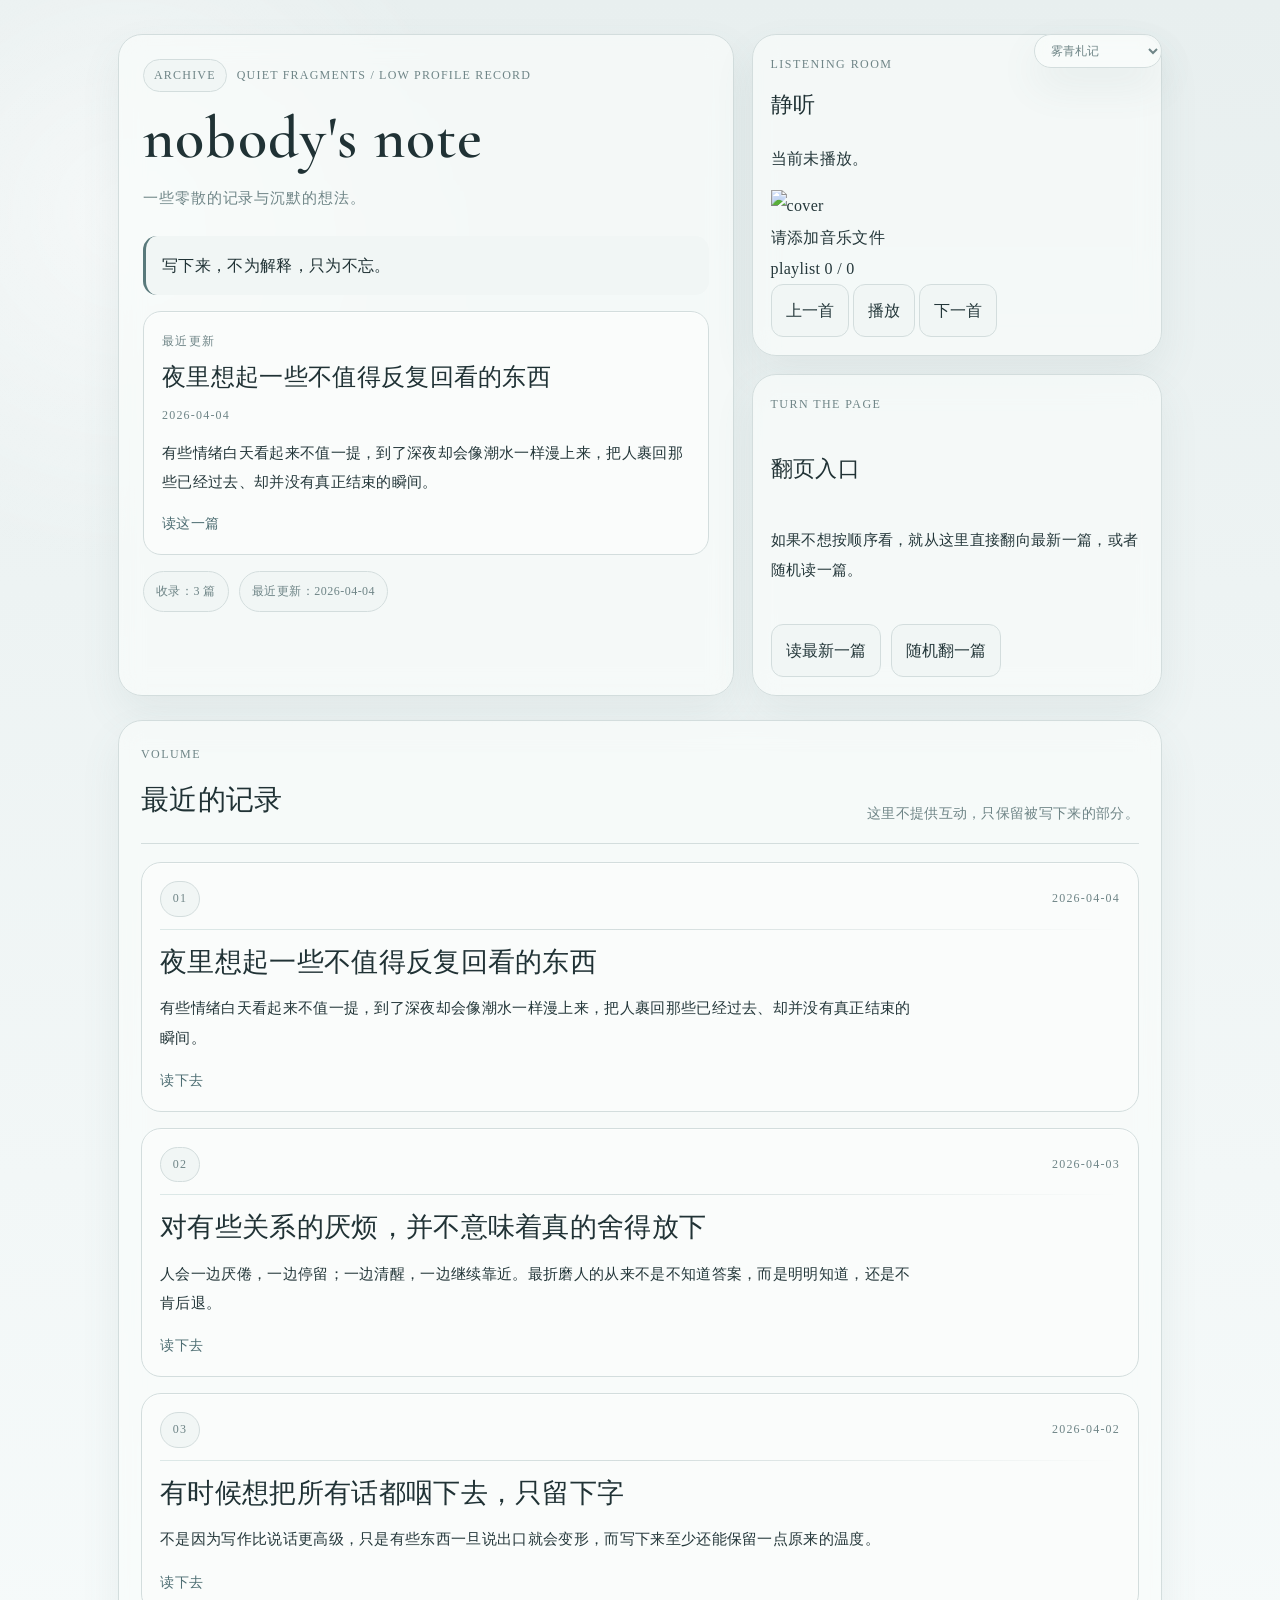
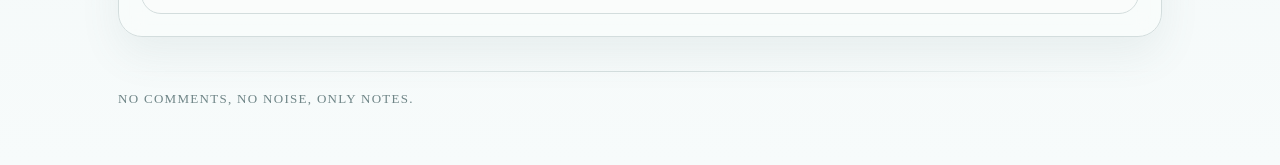
==== commit 99108bcb: "index.html" ====
--- a/index.html
+++ b/index.html
@@ -48,19 +48,37 @@
         </div>
 
         <aside class="hero-right">
-          <section class="widget-card panel-surface player-widget">
-            <div class="widget-kicker">listening room</div>
-            <h3 class="widget-title">播放器预留</h3>
-            <p class="widget-text">
-              这里预留了一个很轻的听歌组件位置。  
-              以后如果你决定放本地音频，就可以直接把播放器接进来。
-            </p>
-            <div class="player-mock">
-              <span class="player-dot"></span>
-              <span class="player-line"></span>
-              <span class="player-mini">not playing</span>
-            </div>
-          </section>
+<section class="widget-card panel-surface player-widget">
+  <div class="widget-kicker">listening room</div>
+
+  <div class="player-head">
+    <div>
+      <h3 class="widget-title">静听</h3>
+      <p class="player-status" id="playerStatus">当前未播放。</p>
+    </div>
+  </div>
+
+  <div class="disc-wrap">
+    <div class="disc" id="disc">
+      <div class="disc-ring"></div>
+      <img id="coverImage" class="cover-image" src="" alt="cover" />
+      <div class="disc-center"></div>
+    </div>
+  </div>
+
+  <div class="music-meta">
+    <div class="track-name" id="trackName">请添加音乐文件</div>
+    <div class="track-sub" id="trackIndex">playlist 0 / 0</div>
+  </div>
+
+  <audio id="bgPlayer" preload="metadata"></audio>
+
+  <div class="player-controls">
+    <button id="prevTrackBtn" class="ghost-btn">上一首</button>
+    <button id="togglePlayBtn" class="ghost-btn">播放</button>
+    <button id="nextTrackBtn" class="ghost-btn">下一首</button>
+  </div>
+</section>
 
           <section class="widget-card panel-surface jump-widget">
             <div class="widget-kicker">turn the page</div>
--- a/style.css
+++ b/style.css
@@ -5,15 +5,17 @@
   --bg2:#f8fbfb;
   --paper:#fbfcfc;
   --paper-soft:#f4f7f7;
-  --paper-glass:rgba(255,255,255,.62);
+  --glass:rgba(255,255,255,.62);
   --line:#d8e0e2;
+  --hair:#e6ecee;
   --text:#24343a;
   --muted:#70838a;
   --title:#1f2f35;
   --link:#506d78;
   --link-hover:#2d4751;
   --shadow:0 18px 40px rgba(79,100,108,.08);
-  --hairline:rgba(90,110,118,.08);
+  --accent:#5f7a83;
+  --accent-soft:#d7e3e7;
 }
 
 html[data-theme="moon-paper"]{
@@ -21,15 +23,17 @@
   --bg2:#fafbfb;
   --paper:#fdfdfd;
   --paper-soft:#f7f8f9;
-  --paper-glass:rgba(255,255,255,.70);
+  --glass:rgba(255,255,255,.70);
   --line:#dfe4e6;
+  --hair:#e9edef;
   --text:#2a3338;
   --muted:#7a8489;
   --title:#202a2f;
   --link:#5a6d76;
   --link-hover:#35474f;
   --shadow:0 18px 40px rgba(120,130,135,.08);
-  --hairline:rgba(120,130,135,.08);
+  --accent:#677a83;
+  --accent-soft:#e5eaed;
 }
 
 html[data-theme="mist-cyan"]{
@@ -37,15 +41,17 @@
   --bg2:#f7fbfb;
   --paper:#fafcfb;
   --paper-soft:#f1f6f5;
-  --paper-glass:rgba(250,252,251,.68);
+  --glass:rgba(250,252,251,.68);
   --line:#d3dddd;
+  --hair:#e3ebea;
   --text:#24373a;
   --muted:#6f8587;
   --title:#203235;
   --link:#4e6e73;
   --link-hover:#2d4f54;
   --shadow:0 18px 40px rgba(90,120,120,.09);
-  --hairline:rgba(83,112,112,.08);
+  --accent:#59797b;
+  --accent-soft:#dce8e7;
 }
 
 html[data-theme="ink-night"]{
@@ -53,15 +59,17 @@
   --bg2:#2a3440;
   --paper:#28313d;
   --paper-soft:#313b48;
-  --paper-glass:rgba(40,49,61,.76);
+  --glass:rgba(40,49,61,.78);
   --line:#44515e;
+  --hair:#394452;
   --text:#dce5ea;
   --muted:#96a7b2;
   --title:#edf3f6;
   --link:#adc5d1;
   --link-hover:#d9ebf2;
   --shadow:0 18px 40px rgba(7,13,18,.32);
-  --hairline:rgba(255,255,255,.06);
+  --accent:#9db7c3;
+  --accent-soft:#34404c;
 }
 
 html[data-theme="parchment"]{
@@ -69,15 +77,17 @@
   --bg2:#fbf6ec;
   --paper:#fffaf1;
   --paper-soft:#f8f1e3;
-  --paper-glass:rgba(255,250,241,.76);
+  --glass:rgba(255,250,241,.76);
   --line:#e4d7bf;
+  --hair:#efe5d4;
   --text:#4b3e2d;
   --muted:#8c775f;
   --title:#403222;
   --link:#7e6347;
   --link-hover:#5f4730;
   --shadow:0 18px 40px rgba(148,124,88,.10);
-  --hairline:rgba(133,108,70,.08);
+  --accent:#8a6d4e;
+  --accent-soft:#f1e4cf;
 }
 
 html[data-theme="violet-mist"]{
@@ -85,15 +95,17 @@
   --bg2:#faf8fd;
   --paper:#fbf9ff;
   --paper-soft:#f4effb;
-  --paper-glass:rgba(251,249,255,.62);
+  --glass:rgba(251,249,255,.64);
   --line:#ddd3ec;
+  --hair:#ece5f6;
   --text:#342d45;
   --muted:#7e7594;
   --title:#2d2540;
   --link:#6a5f86;
   --link-hover:#463c61;
   --shadow:0 18px 40px rgba(112,94,145,.12);
-  --hairline:rgba(112,94,145,.08);
+  --accent:#7b6a99;
+  --accent-soft:#ebe3f8;
 }
 
 *{box-sizing:border-box}
@@ -103,7 +115,7 @@
   padding:0;
   color:var(--text);
   background:
-    radial-gradient(circle at 10% 16%, rgba(255,255,255,.55), transparent 18%),
+    radial-gradient(circle at 10% 12%, rgba(255,255,255,.55), transparent 18%),
     linear-gradient(180deg, var(--bg), var(--bg2));
   font-family:
     "STFangsong",
@@ -130,81 +142,85 @@
 }
 
 .site-wrap{
-  max-width:1040px;
+  max-width:1080px;
   margin:0 auto;
-  padding:42px 22px 54px;
-}
-
-.site-header{
-  margin-bottom:34px;
-}
-
-.v2-header{
+  padding:34px 18px 54px;
+}
+
+.panel-surface{
+  background:var(--glass);
+  border:1px solid var(--line);
+  border-radius:24px;
+  box-shadow:var(--shadow);
+  backdrop-filter:blur(12px);
+  -webkit-backdrop-filter:blur(12px);
+}
+
+.home-header{
   position:relative;
-}
-
-.header-topline{
+  margin-bottom:24px;
+}
+
+.theme-corner{
+  position:absolute;
+  top:0;
+  right:0;
+  z-index:10;
+}
+
+.theme-corner select{
+  width:auto;
+  min-width:128px;
+  padding:8px 12px;
+  font-size:12px;
+  color:var(--muted);
+  border:1px solid var(--line);
+  background:var(--glass);
+  border-radius:999px;
+  box-shadow:var(--shadow);
+  outline:none;
+  backdrop-filter:blur(10px);
+  -webkit-backdrop-filter:blur(10px);
+}
+
+.home-top{
+  display:grid;
+  grid-template-columns:1.2fr .8fr;
+  gap:18px;
+  align-items:stretch;
+}
+
+.hero-left{
+  padding:24px 24px 22px;
+  display:flex;
+  flex-direction:column;
+  gap:16px;
+}
+
+.eyebrow-row{
   display:flex;
   align-items:center;
-  gap:12px;
-  margin-bottom:16px;
-  color:var(--muted);
-  font-size:12px;
-  letter-spacing:.12em;
-  text-transform:uppercase;
-}
-
-.topline-mark{
+  gap:10px;
+  flex-wrap:wrap;
+}
+
+.eyebrow-tag{
   display:inline-flex;
   padding:4px 10px;
-  border:1px solid var(--line);
   border-radius:999px;
-  background:var(--paper-glass);
-  backdrop-filter:blur(10px);
-  -webkit-backdrop-filter:blur(10px);
-}
-
-.hero-block{
-  display:grid;
-  grid-template-columns:1.2fr .8fr;
-  gap:20px;
-  align-items:stretch;
-}
-
-.hero-main,
-.hero-side{
-  background:var(--paper-glass);
-  border:1px solid var(--line);
-  border-radius:24px;
-  box-shadow:var(--shadow);
-  backdrop-filter:blur(14px);
-  -webkit-backdrop-filter:blur(14px);
-}
-
-.hero-main{
-  padding:28px 28px 26px;
-  position:relative;
-  overflow:hidden;
-}
-
-.hero-main::after{
-  content:"";
-  position:absolute;
-  right:18px;
-  top:18px;
-  width:120px;
-  height:120px;
-  border-radius:999px;
-  background:radial-gradient(circle, var(--hairline), transparent 70%);
-  pointer-events:none;
-}
-
-.hero-side{
-  padding:18px;
-  display:flex;
-  flex-direction:column;
-  gap:16px;
-  justify-content:space-between;
+  border:1px solid var(--line);
+  background:var(--paper-soft);
+  color:var(--muted);
+  font-size:12px;
+  letter-spacing:.10em;
+  text-transform:uppercase;
+}
+
+.eyebrow-text{
+  color:var(--muted);
+  font-size:12px;
+  letter-spacing:.10em;
+  text-transform:uppercase;
 }
 
 .site-title{
@@ -218,80 +234,186 @@
 }
 
 .site-subtitle{
-  margin:10px 0 0;
+  margin:0;
   color:var(--muted);
   font-size:15px;
   letter-spacing:.06em;
 }
 
-.hero-intro{
-  margin:18px 0 0;
-  max-width:640px;
+.hero-quote{
+  margin:6px 0 0;
+  padding:14px 16px;
+  border-left:3px solid var(--accent);
+  background:var(--paper-soft);
+  border-radius:14px;
   font-size:16px;
-  color:var(--text);
-}
-
-.theme-panel,
-.side-note{
+  color:var(--title);
+}
+
+.latest-card{
+  padding:18px 18px 16px;
+  border:1px solid var(--line);
+  border-radius:18px;
+  background:var(--paper);
+  box-shadow:inset 0 1px 0 rgba(255,255,255,.42);
+}
+
+.latest-kicker{
+  color:var(--muted);
+  font-size:12px;
+  letter-spacing:.12em;
+  text-transform:uppercase;
+  margin-bottom:8px;
+}
+
+.latest-title{
+  margin:0;
+  font-size:24px;
+  line-height:1.35;
+  font-weight:500;
+  color:var(--title);
+}
+.latest-title a{
+  color:inherit;
+}
+
+.latest-date{
+  margin:10px 0 0;
+  color:var(--muted);
+  font-size:12px;
+  letter-spacing:.10em;
+  text-transform:uppercase;
+}
+
+.latest-excerpt{
+  margin:12px 0 0;
+  font-size:15px;
+}
+
+.latest-link{
+  display:inline-block;
+  margin-top:12px;
+  font-size:14px;
+}
+
+.meta-strip{
+  display:flex;
+  gap:10px;
+  flex-wrap:wrap;
+}
+
+.meta-pill{
+  display:inline-flex;
+  padding:8px 12px;
+  border-radius:999px;
+  border:1px solid var(--line);
   background:var(--paper-soft);
-  border:1px solid var(--line);
-  border-radius:18px;
-  padding:16px;
-}
-
-.theme-panel label{
-  display:block;
+  color:var(--muted);
+  font-size:12px;
+  letter-spacing:.04em;
+}
+
+.hero-right{
+  display:grid;
+  grid-template-rows:1fr 1fr;
+  gap:18px;
+}
+
+.widget-card{
+  padding:18px;
+  display:flex;
+  flex-direction:column;
+  justify-content:space-between;
+}
+
+.widget-kicker{
+  color:var(--muted);
+  font-size:12px;
+  letter-spacing:.12em;
+  text-transform:uppercase;
   margin-bottom:8px;
-  color:var(--muted);
-  font-size:12px;
-  letter-spacing:.08em;
-}
-
-.theme-panel select{
-  width:100%;
-  border:1px solid var(--line);
-  background:var(--paper);
+}
+
+.widget-title{
+  margin:0;
+  font-size:22px;
+  font-weight:500;
+  color:var(--title);
+}
+
+.widget-text{
+  margin:12px 0 0;
+  font-size:15px;
+}
+
+.player-mock{
+  margin-top:16px;
+  display:flex;
+  align-items:center;
+  gap:10px;
+}
+
+.player-dot{
+  width:10px;
+  height:10px;
+  border-radius:999px;
+  background:var(--accent);
+  flex-shrink:0;
+}
+
+.player-line{
+  height:1px;
+  flex:1;
+  background:linear-gradient(90deg, var(--accent-soft), var(--accent), transparent);
+}
+
+.player-mini{
+  color:var(--muted);
+  font-size:12px;
+  letter-spacing:.06em;
+  text-transform:uppercase;
+}
+
+.jump-actions{
+  display:flex;
+  gap:10px;
+  flex-wrap:wrap;
+  margin-top:16px;
+}
+
+.ghost-btn{
+  cursor:pointer;
+  border:1px solid var(--line);
+  background:var(--paper-soft);
   color:var(--text);
   border-radius:12px;
-  padding:11px 12px;
+  padding:10px 14px;
   font:inherit;
-  outline:none;
-}
-
-.side-note-title{
-  font-size:12px;
-  letter-spacing:.12em;
-  color:var(--muted);
-  text-transform:uppercase;
-  margin-bottom:8px;
-}
-
-.side-note p{
-  margin:0;
-  font-size:14px;
-  line-height:1.85;
 }
 
 .home-main{
-  display:flex;
-  flex-direction:column;
-  gap:22px;
-}
-
-.section-head{
+  display:block;
+}
+
+.archive-section{
+  padding:22px;
+}
+
+.archive-head{
   display:flex;
   justify-content:space-between;
   align-items:flex-end;
   gap:18px;
-  padding:0 2px;
   flex-wrap:wrap;
+  padding-bottom:16px;
+  border-bottom:1px solid var(--line);
 }
 
 .section-kicker{
   margin:0 0 6px;
   color:var(--muted);
   font-size:12px;
-  letter-spacing:.14em;
+  letter-spacing:.12em;
   text-transform:uppercase;
 }
 
@@ -310,51 +432,57 @@
 
 .post-list{
   display:grid;
-  gap:18px;
-}
-
-.refined-card,
+  gap:16px;
+  padding-top:18px;
+}
+
 .post-card{
   position:relative;
-  background:var(--paper-glass);
-  border:1px solid var(--line);
-  border-radius:22px;
-  padding:22px 22px 20px;
-  box-shadow:var(--shadow);
-  backdrop-filter:blur(12px);
-  -webkit-backdrop-filter:blur(12px);
-  transition:.18s ease;
-  overflow:hidden;
-}
-
-.refined-card::before,
-.post-card::before{
-  content:"";
-  position:absolute;
-  left:0;
-  top:0;
+  padding:18px 18px 16px;
+  border:1px solid var(--line);
+  border-radius:20px;
+  background:var(--paper);
+  box-shadow:inset 0 1px 0 rgba(255,255,255,.42);
+}
+
+.post-card-head{
+  display:flex;
+  align-items:center;
+  justify-content:space-between;
+  gap:10px;
+  flex-wrap:wrap;
+}
+
+.post-order{
+  display:inline-flex;
+  min-width:40px;
+  justify-content:center;
+  padding:5px 10px;
+  border-radius:999px;
+  border:1px solid var(--line);
+  background:var(--paper-soft);
+  color:var(--muted);
+  font-size:12px;
+  letter-spacing:.10em;
+}
+
+.post-meta{
+  color:var(--muted);
+  font-size:12px;
+  letter-spacing:.10em;
+  text-transform:uppercase;
+}
+
+.post-divider{
   width:100%;
   height:1px;
-  background:rgba(255,255,255,.55);
-  pointer-events:none;
-}
-
-.refined-card:hover,
-.post-card:hover{
-  transform:translateY(-2px);
-}
-
-.post-meta{
-  color:var(--muted);
-  font-size:12px;
-  letter-spacing:.10em;
-  margin-bottom:10px;
-  text-transform:uppercase;
+  margin:12px 0 14px;
+  background:linear-gradient(90deg, var(--accent-soft), var(--line), transparent);
 }
 
 .post-title{
   margin:0;
-  font-size:28px;
+  font-size:27px;
   line-height:1.35;
   font-weight:500;
   color:var(--title);
@@ -364,10 +492,9 @@
 }
 
 .post-excerpt{
-  margin:16px 0 0;
+  margin:14px 0 0;
   font-size:15px;
-  color:var(--text);
-  max-width:780px;
+  max-width:760px;
 }
 
 .read-link{
@@ -375,23 +502,17 @@
   margin-top:14px;
   font-size:14px;
   letter-spacing:.04em;
-  color:var(--link);
 }
 
 .site-footer{
-  margin-top:44px;
-}
-
-.v2-footer{
-  display:flex;
-  flex-direction:column;
-  gap:14px;
+  margin-top:34px;
 }
 
 .footer-line{
   width:100%;
   height:1px;
   background:linear-gradient(90deg, transparent, var(--line), transparent);
+  margin-bottom:14px;
 }
 
 .site-footer p{
@@ -402,100 +523,94 @@
   text-transform:uppercase;
 }
 
+.reading-page{
+  max-width:960px;
+}
+
 .article-header{
+  margin-bottom:22px;
+}
+
+.article-topline{
   display:flex;
   justify-content:space-between;
-  align-items:flex-start;
+  align-items:center;
+  gap:12px;
+  flex-wrap:wrap;
+  margin-bottom:12px;
+}
+
+.back-link{
+  color:var(--muted);
+  font-size:14px;
+}
+
+.article-stamp{
+  color:var(--muted);
+  font-size:12px;
+  letter-spacing:.12em;
+  text-transform:uppercase;
+}
+
+.article-title{
+  margin:0;
+  font-family:"Cormorant Garamond", Georgia, serif;
+  font-size:50px;
+  font-weight:600;
+  line-height:1.08;
+  color:var(--title);
+}
+
+.article-date-row{
+  margin-top:12px;
+}
+
+.article-date{
+  display:inline-flex;
+  padding:7px 12px;
+  border-radius:999px;
+  border:1px solid var(--line);
+  background:var(--glass);
+  color:var(--muted);
+  font-size:12px;
+  letter-spacing:.10em;
+  text-transform:uppercase;
+  box-shadow:var(--shadow);
+}
+
+.article-main{
+  display:flex;
+  flex-direction:column;
   gap:18px;
-  flex-wrap:wrap;
-  margin-bottom:26px;
-}
-
-.header-main{
-  min-width:260px;
-}
-
-.back-link{
-  display:inline-block;
-  margin-bottom:12px;
-  font-size:14px;
-  color:var(--muted);
-}
-
-.article-title{
-  font-size:46px;
-  line-height:1.15;
-  max-width:760px;
-}
-
-.article-meta{
-  margin:12px 0 0;
-  color:var(--muted);
-  font-size:13px;
-  letter-spacing:.10em;
-  text-transform:uppercase;
-}
-
-.theme-switcher{
-  min-width:180px;
-  display:flex;
-  flex-direction:column;
-  gap:6px;
-}
-
-.theme-switcher label{
-  color:var(--muted);
-  font-size:12px;
-  letter-spacing:.08em;
-}
-
-.theme-switcher select{
-  appearance:none;
-  -webkit-appearance:none;
-  -moz-appearance:none;
-  background:var(--paper-glass);
-  border:1px solid var(--line);
-  color:var(--text);
-  border-radius:10px;
-  padding:10px 12px;
-  font:inherit;
-  outline:none;
-  box-shadow:var(--shadow);
-  backdrop-filter:blur(10px);
-  -webkit-backdrop-filter:blur(10px);
-}
-
-.article-main{
-  display:flex;
 }
 
 .article-body{
   width:100%;
-  background:var(--paper-glass);
+  background:var(--glass);
   border:1px solid var(--line);
   border-radius:26px;
   box-shadow:var(--shadow);
-  padding:38px 38px;
-  font-size:18px;
+  padding:38px 36px;
   backdrop-filter:blur(12px);
   -webkit-backdrop-filter:blur(12px);
   position:relative;
-  overflow:hidden;
 }
 
 .article-body::before{
   content:"";
   position:absolute;
   inset:0;
-  background:
-    linear-gradient(180deg, rgba(255,255,255,.10), transparent 18%);
+  border-radius:26px;
+  background:linear-gradient(180deg, rgba(255,255,255,.10), transparent 18%);
   pointer-events:none;
 }
 
 .article-body p{
   position:relative;
   z-index:1;
-  margin:0 0 1.4em 0;
+  margin:0 0 1.38em 0;
+  font-size:18px;
+  line-height:2;
   text-align:justify;
   text-justify:inter-ideograph;
 }
@@ -513,70 +628,89 @@
   margin-bottom:0;
 }
 
-.reading-page .site-footer{
-  margin-top:28px;
+.article-pager{
+  display:grid;
+  grid-template-columns:1fr 1fr;
+  gap:14px;
+}
+
+.pager-card{
+  border:1px solid var(--line);
+  background:var(--glass);
+  border-radius:18px;
+  box-shadow:var(--shadow);
+  padding:16px;
+  min-height:110px;
+  display:flex;
+  flex-direction:column;
+  justify-content:center;
+  gap:8px;
+  backdrop-filter:blur(10px);
+  -webkit-backdrop-filter:blur(10px);
+}
+
+.pager-label{
+  color:var(--muted);
+  font-size:12px;
+  letter-spacing:.12em;
+  text-transform:uppercase;
+}
+
+.pager-title{
+  font-size:18px;
+  line-height:1.45;
+  color:var(--title);
+}
+
+.pager-empty{
+  color:var(--muted);
+  font-size:14px;
 }
 
 @media (max-width: 920px){
-  .hero-block{
+  .home-top{
     grid-template-columns:1fr;
   }
 
-  .article-header{
-    flex-direction:column;
+  .hero-right{
+    grid-template-rows:auto;
   }
 
   .article-title{
-    font-size:36px;
-  }
-}
-
-@media (max-width: 820px){
+    font-size:40px;
+  }
+}
+
+@media (max-width: 720px){
   .site-wrap{
-    padding:28px 16px 36px;
+    padding:24px 14px 40px;
   }
 
   .site-title{
-    font-size:44px;
-  }
-
-  .article-title{
-    font-size:32px;
-  }
-
-  .article-body{
-    padding:26px 20px;
-    font-size:17px;
+    font-size:42px;
+  }
+
+  .latest-title{
+    font-size:21px;
   }
 
   .post-title{
     font-size:23px;
   }
 
-  .hero-main,
-  .hero-side,
-  .refined-card,
-  .post-card{
-    padding-left:18px;
-    padding-right:18px;
-  }
-}
-
-@media (max-width: 560px){
-  .site-title{
-    font-size:38px;
-  }
-
   .article-title{
-    font-size:28px;
+    font-size:33px;
   }
 
   .article-body{
+    padding:24px 18px;
+  }
+
+  .article-body p{
     font-size:16px;
-    line-height:1.95;
-  }
-
-  .section-title{
-    font-size:24px;
-  }
-}
+  }
+
+  .article-pager{
+    grid-template-columns:1fr;
+  }
+}
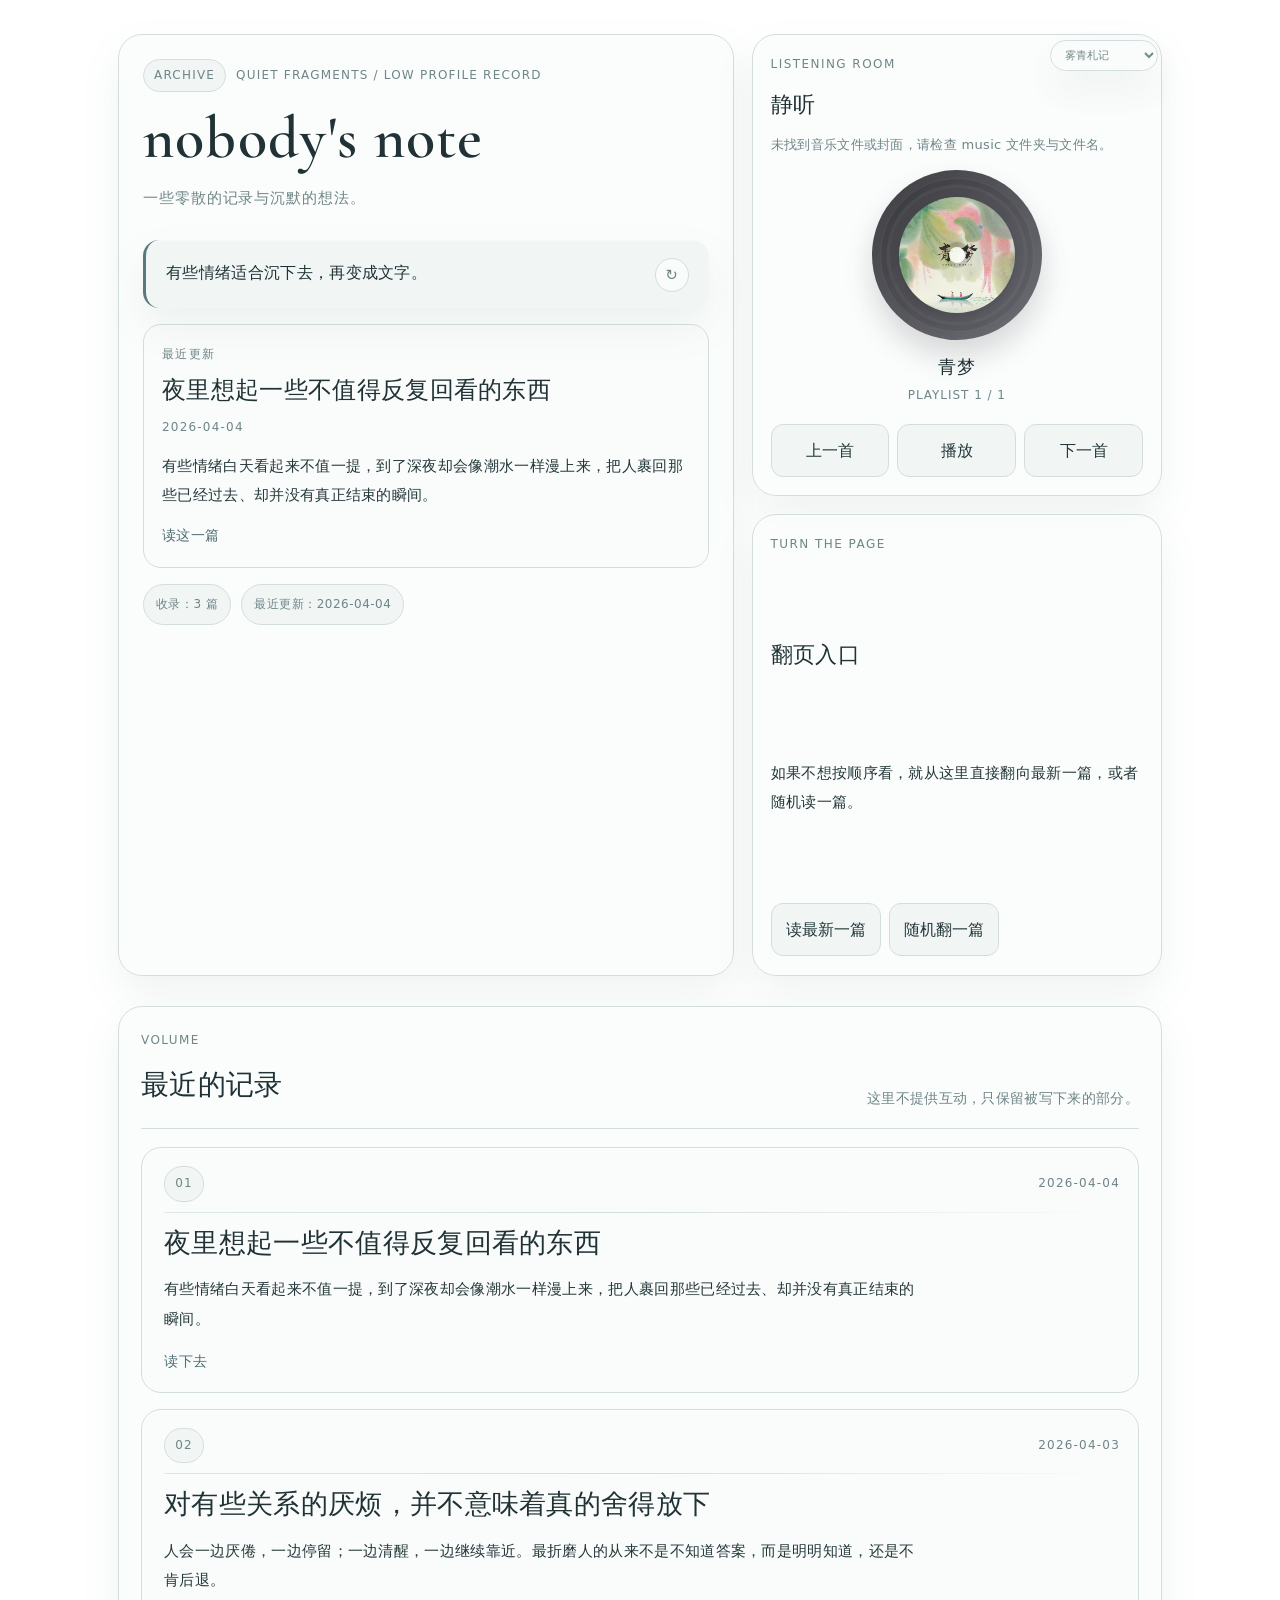
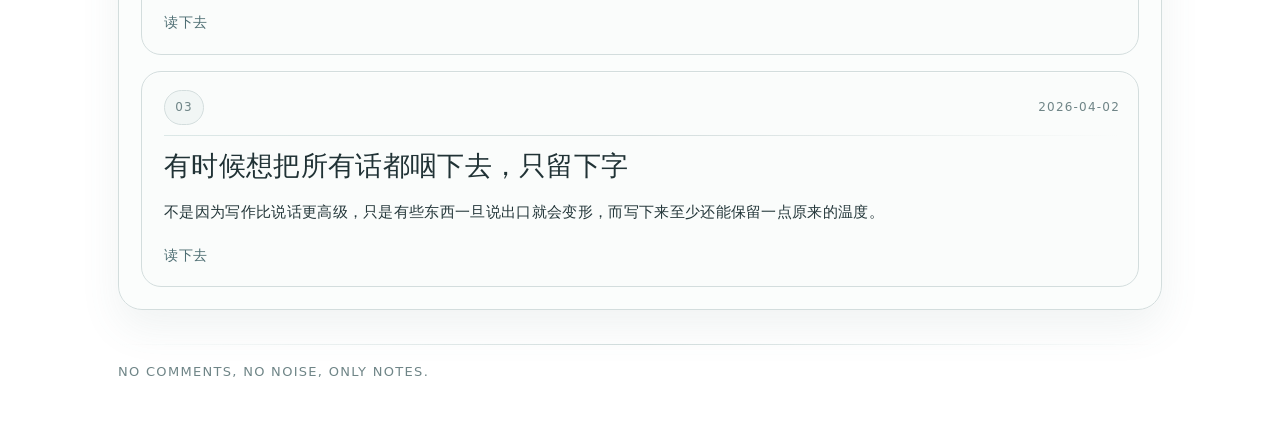
==== commit 7d9b6d77: "Update index.html" ====
--- a/index.html
+++ b/index.html
@@ -17,6 +17,9 @@
           <option value="ink-night">墨蓝夜读</option>
           <option value="parchment">羊皮卷</option>
           <option value="violet-mist">鸢紫薄雾</option>
+          <option value="glass-candle">烛照</option>
+          <option value="glass-rain">听雨</option>
+          <option value="glass-bamboo">竹露</option>
         </select>
       </div>
 
@@ -30,8 +33,11 @@
           <h1 class="site-title">nobody's note</h1>
           <p class="site-subtitle">一些零散的记录与沉默的想法。</p>
 
-          <blockquote class="hero-quote" id="heroQuote">
-            写下来，不为解释，只为不忘。
+          <blockquote class="hero-quote">
+            <div class="quote-row">
+              <span class="quote-text" id="heroQuote">写下来，不为解释，只为不忘。</span>
+              <button class="quote-refresh" id="refreshQuoteBtn" title="换一句">↻</button>
+            </div>
           </blockquote>
 
           <div class="latest-card" id="latestPreview">
@@ -42,43 +48,45 @@
           </div>
 
           <div class="meta-strip" id="metaStrip">
-            <span class="meta-pill">收录：0 篇</span>
+            <span class="meta-pill">收录：0篇</span>
             <span class="meta-pill">最近更新：--</span>
           </div>
         </div>
 
         <aside class="hero-right">
-<section class="widget-card panel-surface player-widget">
-  <div class="widget-kicker">listening room</div>
+          <section class="widget-card panel-surface player-widget">
+            <div class="widget-kicker">listening room</div>
 
-  <div class="player-head">
-    <div>
-      <h3 class="widget-title">静听</h3>
-      <p class="player-status" id="playerStatus">当前未播放。</p>
-    </div>
-  </div>
+            <div class="player-head">
+              <div>
+                <h3 class="widget-title">静听</h3>
+                <p class="player-status" id="playerStatus">
+                  当前未播放。
+                </p>
+              </div>
+            </div>
 
-  <div class="disc-wrap">
-    <div class="disc" id="disc">
-      <div class="disc-ring"></div>
-      <img id="coverImage" class="cover-image" src="" alt="cover" />
-      <div class="disc-center"></div>
-    </div>
-  </div>
+            <div class="disc-wrap">
+              <div class="disc" id="disc">
+                <div class="disc-ring"></div>
+                <img id="coverImage" class="cover-image" src="" alt="cover" />
+                <div class="disc-center"></div>
+              </div>
+            </div>
 
-  <div class="music-meta">
-    <div class="track-name" id="trackName">请添加音乐文件</div>
-    <div class="track-sub" id="trackIndex">playlist 0 / 0</div>
-  </div>
+            <div class="music-meta">
+              <div class="track-name" id="trackName">请添加音乐文件</div>
+              <div class="track-sub" id="trackIndex">playlist0/ 0</div>
+            </div>
 
-  <audio id="bgPlayer" preload="metadata"></audio>
+            <audio id="bgPlayer" preload="metadata"></audio>
 
-  <div class="player-controls">
-    <button id="prevTrackBtn" class="ghost-btn">上一首</button>
-    <button id="togglePlayBtn" class="ghost-btn">播放</button>
-    <button id="nextTrackBtn" class="ghost-btn">下一首</button>
-  </div>
-</section>
+            <div class="player-controls">
+              <button id="prevTrackBtn" class="ghost-btn">上一首</button>
+              <button id="togglePlayBtn" class="ghost-btn">播放</button>
+              <button id="nextTrackBtn" class="ghost-btn">下一首</button>
+            </div>
+          </section>
 
           <section class="widget-card panel-surface jump-widget">
             <div class="widget-kicker">turn the page</div>
@@ -125,6 +133,8 @@
     </footer>
   </div>
 
+  <button class="back-top" id="backTopBtn" title="返回顶部">↑</button>
+
   <script src="./app.js"></script>
 </body>
 </html>
--- a/style.css
+++ b/style.css
@@ -16,136 +16,68 @@
   --shadow:0 18px 40px rgba(79,100,108,.08);
   --accent:#5f7a83;
   --accent-soft:#d7e3e7;
+  --ui-font:ui-sans-serif,system-ui,-apple-system,"Segoe UI","PingFang SC","Microsoft YaHei",sans-serif;
 }
 
 html[data-theme="moon-paper"]{
-  --bg:#f2f4f5;
-  --bg2:#fafbfb;
-  --paper:#fdfdfd;
-  --paper-soft:#f7f8f9;
-  --glass:rgba(255,255,255,.70);
-  --line:#dfe4e6;
-  --hair:#e9edef;
-  --text:#2a3338;
-  --muted:#7a8489;
-  --title:#202a2f;
-  --link:#5a6d76;
-  --link-hover:#35474f;
-  --shadow:0 18px 40px rgba(120,130,135,.08);
-  --accent:#677a83;
-  --accent-soft:#e5eaed;
+  --bg:#f2f4f5;--bg2:#fafbfb;--paper:#fdfdfd;--paper-soft:#f7f8f9;--glass:rgba(255,255,255,.70);--line:#dfe4e6;--hair:#e9edef;--text:#2a3338;--muted:#7a8489;--title:#202a2f;--link:#5a6d76;--link-hover:#35474f;--shadow:0 18px 40px rgba(120,130,135,.08);--accent:#677a83;--accent-soft:#e5eaed;
 }
 
 html[data-theme="mist-cyan"]{
-  --bg:#e8efef;
-  --bg2:#f7fbfb;
-  --paper:#fafcfb;
-  --paper-soft:#f1f6f5;
-  --glass:rgba(250,252,251,.68);
-  --line:#d3dddd;
-  --hair:#e3ebea;
-  --text:#24373a;
-  --muted:#6f8587;
-  --title:#203235;
-  --link:#4e6e73;
-  --link-hover:#2d4f54;
-  --shadow:0 18px 40px rgba(90,120,120,.09);
-  --accent:#59797b;
-  --accent-soft:#dce8e7;
+  --bg:#e8efef;--bg2:#f7fbfb;--paper:#fafcfb;--paper-soft:#f1f6f5;--glass:rgba(250,252,251,.68);--line:#d3dddd;--hair:#e3ebea;--text:#24373a;--muted:#6f8587;--title:#203235;--link:#4e6e73;--link-hover:#2d4f54;--shadow:0 18px 40px rgba(90,120,120,.09);--accent:#59797b;--accent-soft:#dce8e7;
 }
 
 html[data-theme="ink-night"]{
-  --bg:#1d2530;
-  --bg2:#2a3440;
-  --paper:#28313d;
-  --paper-soft:#313b48;
-  --glass:rgba(40,49,61,.78);
-  --line:#44515e;
-  --hair:#394452;
-  --text:#dce5ea;
-  --muted:#96a7b2;
-  --title:#edf3f6;
-  --link:#adc5d1;
-  --link-hover:#d9ebf2;
-  --shadow:0 18px 40px rgba(7,13,18,.32);
-  --accent:#9db7c3;
-  --accent-soft:#34404c;
+  --bg:#1d2530;--bg2:#2a3440;--paper:#28313d;--paper-soft:#313b48;--glass:rgba(40,49,61,.78);--line:#44515e;--hair:#394452;--text:#dce5ea;--muted:#96a7b2;--title:#edf3f6;--link:#adc5d1;--link-hover:#d9ebf2;--shadow:0 18px 40px rgba(7,13,18,.32);--accent:#9db7c3;--accent-soft:#34404c;
 }
 
 html[data-theme="parchment"]{
-  --bg:#f6eddc;
-  --bg2:#fbf6ec;
-  --paper:#fffaf1;
-  --paper-soft:#f8f1e3;
-  --glass:rgba(255,250,241,.76);
-  --line:#e4d7bf;
-  --hair:#efe5d4;
-  --text:#4b3e2d;
-  --muted:#8c775f;
-  --title:#403222;
-  --link:#7e6347;
-  --link-hover:#5f4730;
-  --shadow:0 18px 40px rgba(148,124,88,.10);
-  --accent:#8a6d4e;
-  --accent-soft:#f1e4cf;
+  --bg:#f5ecda;--bg2:#faf5ea;--paper:#fffaf0;--paper-soft:#f6efe0;--glass:rgba(255,250,240,.78);--line:#e0d3b8;--hair:#efe5d4;--text:#4a3c2a;--muted:#8a7558;--title:#3e3020;--link:#7c6145;--link-hover:#5d452e;--shadow:0 18px 40px rgba(148,124,88,.10);--accent:#8a6d4e;--accent-soft:#f1e4cf;
 }
 
 html[data-theme="violet-mist"]{
-  --bg:#efeaf7;
-  --bg2:#faf8fd;
-  --paper:#fbf9ff;
-  --paper-soft:#f4effb;
-  --glass:rgba(251,249,255,.64);
-  --line:#ddd3ec;
-  --hair:#ece5f6;
-  --text:#342d45;
-  --muted:#7e7594;
-  --title:#2d2540;
-  --link:#6a5f86;
-  --link-hover:#463c61;
-  --shadow:0 18px 40px rgba(112,94,145,.12);
-  --accent:#7b6a99;
-  --accent-soft:#ebe3f8;
+  --bg:#efeaf7;--bg2:#faf8fd;--paper:#fbf9ff;--paper-soft:#f4effb;--glass:rgba(251,249,255,.58);--line:#ddd3ec;--hair:#ece5f6;--text:#342d45;--muted:#7e7594;--title:#2d2540;--link:#6a5f86;--link-hover:#463c61;--shadow:0 18px 40px rgba(112,94,145,.12);--accent:#7b6a99;--accent-soft:#ebe3f8;
+}
+
+html[data-theme="glass-candle"]{
+  --bg:#2a2118;--bg2:#352a1f;--paper:#3a2f24;--paper-soft:#443628;--glass:rgba(58,47,36,.80);--line:#5c4a38;--hair:#4d3e2e;--text:#f0e4d4;--muted:#bba88e;--title:#ffecd0;--link:#e8c38a;--link-hover:#ffd9a2;--shadow:0 18px 40px rgba(20,14,8,.36);--accent:#e6a24b;--accent-soft:#4a3825;
+}
+
+html[data-theme="glass-rain"]{
+  --bg:#2c3440;--bg2:#353e4c;--paper:#313a48;--paper-soft:#3a4452;--glass:rgba(49,58,72,.80);--line:#4e5a6a;--hair:#424d5c;--text:#d8e2ea;--muted:#94a4b2;--title:#e8f0f6;--link:#a2bece;--link-hover:#c8dde8;--shadow:0 18px 40px rgba(12,18,26,.34);--accent:#7899aa;--accent-soft:#3a4654;
+}
+
+html[data-theme="glass-bamboo"]{
+  --bg:#e6ece6;--bg2:#f4f8f4;--paper:#f7faf6;--paper-soft:#edf2ec;--glass:rgba(247,250,246,.70);--line:#cfd9cf;--hair:#dde5dc;--text:#243028;--muted:#6a7e6e;--title:#1e3024;--link:#4a6a50;--link-hover:#2e4e34;--shadow:0 18px 40px rgba(68,96,76,.10);--accent:#4a7a56;--accent-soft:#d6e5d8;
 }
 
 *{box-sizing:border-box}
 
 html,body{
-  margin:0;
-  padding:0;
+  margin:0;padding:0;
   color:var(--text);
   background:
-    radial-gradient(circle at 10% 12%, rgba(255,255,255,.55), transparent 18%),
-    linear-gradient(180deg, var(--bg), var(--bg2));
-  font-family:
-    "STFangsong",
-    "FangSong",
-    "Songti SC",
-    "Noto Serif SC",
-    "Source Han Serif SC",
-    serif;
+    radial-gradient(circle at 10% 12%,rgba(255,255,255,.55),transparent18%),
+    linear-gradient(180deg,var(--bg),var(--bg2));
+  font-family:"STFangsong","FangSong","Songti SC","Noto Serif SC","Source Han Serif SC",serif;
 }
 
 body{
   min-height:100vh;
   line-height:1.95;
   letter-spacing:.02em;
-}
-
-a{
-  color:var(--link);
-  text-decoration:none;
-  transition:.18s ease;
-}
-a:hover{
-  color:var(--link-hover);
-}
-
-.site-wrap{
-  max-width:1080px;
-  margin:0 auto;
-  padding:34px 18px 54px;
-}
+  animation:fadeIn .4s ease;
+}
+
+@keyframes fadeIn{
+  from{opacity:0}
+  to{opacity:1}
+}
+
+a{color:var(--link);text-decoration:none;transition:.18s ease}
+a:hover{color:var(--link-hover)}
+
+.site-wrap{max-width:1080px;margin:0 auto;padding:34px 18px 54px}
 
 .panel-surface{
   background:var(--glass);
@@ -156,561 +88,264 @@
   -webkit-backdrop-filter:blur(12px);
 }
 
-.home-header{
-  position:relative;
-  margin-bottom:24px;
-}
-
-.theme-corner{
-  position:absolute;
-  top:0;
-  right:0;
-  z-index:10;
-}
-
+.site-subtitle,.eyebrow-tag,.eyebrow-text,.section-kicker,.section-desc,.latest-kicker,.latest-date,.meta-pill,.widget-kicker,.post-meta,.read-link,.back-link,.article-stamp,.article-date,.theme-corner select,.ghost-btn,.site-footer p,.track-sub,.player-status,.quote-refresh{
+  font-family:var(--ui-font);
+}
+
+.section-title,.latest-title,.post-title,.widget-title,.track-name{
+  font-family:"Songti SC","STSong","Noto Serif SC","Source Han Serif SC",serif;
+}
+
+.home-header{position:relative;margin-bottom:30px}
+
+.theme-corner{position:absolute;top:4px;right:4px;z-index:10}
 .theme-corner select{
-  width:auto;
-  min-width:128px;
-  padding:8px 12px;
-  font-size:12px;
-  color:var(--muted);
-  border:1px solid var(--line);
-  background:var(--glass);
-  border-radius:999px;
-  box-shadow:var(--shadow);
-  outline:none;
-  backdrop-filter:blur(10px);
-  -webkit-backdrop-filter:blur(10px);
-}
-
-.home-top{
-  display:grid;
-  grid-template-columns:1.2fr .8fr;
-  gap:18px;
-  align-items:stretch;
-}
-
-.hero-left{
-  padding:24px 24px 22px;
-  display:flex;
-  flex-direction:column;
-  gap:16px;
-}
-
-.eyebrow-row{
-  display:flex;
-  align-items:center;
-  gap:10px;
-  flex-wrap:wrap;
-}
-
+  width:auto;min-width:108px;padding:7px 10px;font-size:11px;
+  color:var(--muted);border:1px solid var(--line);background:var(--glass);
+  border-radius:999px;box-shadow:var(--shadow);outline:none;opacity:.96;
+  backdrop-filter:blur(10px);-webkit-backdrop-filter:blur(10px);
+  font-family:var(--ui-font);
+}
+
+.home-top{display:grid;grid-template-columns:1.2fr .8fr;gap:18px;align-items:stretch}
+
+.hero-left{padding:24px 24px 22px;display:flex;flex-direction:column;gap:16px}
+.hero-right{display:grid;grid-template-rows:1fr 1fr;gap:18px}
+
+.eyebrow-row{display:flex;align-items:center;gap:10px;flex-wrap:wrap}
 .eyebrow-tag{
-  display:inline-flex;
-  padding:4px 10px;
-  border-radius:999px;
-  border:1px solid var(--line);
-  background:var(--paper-soft);
-  color:var(--muted);
-  font-size:12px;
-  letter-spacing:.10em;
-  text-transform:uppercase;
-}
-
-.eyebrow-text{
-  color:var(--muted);
-  font-size:12px;
-  letter-spacing:.10em;
-  text-transform:uppercase;
-}
+  display:inline-flex;padding:4px 10px;border-radius:999px;
+  border:1px solid var(--line);background:var(--paper-soft);
+  color:var(--muted);font-size:12px;letter-spacing:.10em;text-transform:uppercase;
+}
+.eyebrow-text{color:var(--muted);font-size:12px;letter-spacing:.10em;text-transform:uppercase}
 
 .site-title{
-  margin:0;
-  font-family:"Cormorant Garamond", Georgia, serif;
-  font-size:60px;
-  font-weight:600;
-  line-height:1;
-  letter-spacing:.02em;
-  color:var(--title);
-}
-
-.site-subtitle{
-  margin:0;
-  color:var(--muted);
-  font-size:15px;
-  letter-spacing:.06em;
-}
+  margin:0;font-family:"Cormorant Garamond",Georgia,serif;
+  font-size:60px;font-weight:600;line-height:1;letter-spacing:.02em;color:var(--title);
+}
+.site-subtitle{margin:0;color:var(--muted);font-size:15px;letter-spacing:.06em}
 
 .hero-quote{
-  margin:6px 0 0;
-  padding:14px 16px;
-  border-left:3px solid var(--accent);
-  background:var(--paper-soft);
-  border-radius:14px;
-  font-size:16px;
-  color:var(--title);
-}
+  position:relative;margin:10px 0 0;padding:18px 20px 16px;
+  border-left:3px solid var(--accent);background:var(--paper-soft);
+  border-radius:16px;font-size:16px;color:var(--title);
+  box-shadow:inset 0 1px 0 rgba(255,255,255,.35),var(--shadow);
+}
+.quote-row{display:flex;justify-content:space-between;align-items:flex-start;gap:12px}
+.quote-text{flex:1;line-height:1.85}
+.quote-refresh{
+  flex-shrink:0;cursor:pointer;border:1px solid var(--line);background:var(--paper);
+  color:var(--muted);border-radius:999px;width:34px;height:34px;
+  display:grid;place-items:center;font-size:15px;padding:0;box-shadow:none;transition:.18s ease;
+}
+.quote-refresh:hover{transform:rotate(90deg)}
+
+html[data-theme="violet-mist"] .hero-quote{border-left-color:#9b80c4;background:rgba(180,160,220,.12)}
+html[data-theme="ink-night"] .hero-quote{border-left-color:#7899aa;background:rgba(70,90,105,.28)}
+html[data-theme="parchment"] .hero-quote{border-left-color:#b89668;background:rgba(200,175,130,.12)}
+html[data-theme="glass-candle"] .hero-quote{border-left-color:#e6a24b;background:rgba(180,130,60,.16)}
+html[data-theme="glass-rain"] .hero-quote{border-left-color:#7899aa;background:rgba(80,110,130,.22)}
+html[data-theme="glass-bamboo"] .hero-quote{border-left-color:#4a7a56;background:rgba(74,122,86,.10)}
 
 .latest-card{
-  padding:18px 18px 16px;
-  border:1px solid var(--line);
-  border-radius:18px;
-  background:var(--paper);
-  box-shadow:inset 0 1px 0 rgba(255,255,255,.42);
-}
-
-.latest-kicker{
-  color:var(--muted);
-  font-size:12px;
-  letter-spacing:.12em;
-  text-transform:uppercase;
-  margin-bottom:8px;
-}
-
-.latest-title{
-  margin:0;
-  font-size:24px;
-  line-height:1.35;
-  font-weight:500;
-  color:var(--title);
-}
-.latest-title a{
-  color:inherit;
-}
-
-.latest-date{
-  margin:10px 0 0;
-  color:var(--muted);
-  font-size:12px;
-  letter-spacing:.10em;
-  text-transform:uppercase;
-}
-
-.latest-excerpt{
-  margin:12px 0 0;
-  font-size:15px;
-}
-
-.latest-link{
-  display:inline-block;
-  margin-top:12px;
-  font-size:14px;
-}
-
-.meta-strip{
-  display:flex;
-  gap:10px;
-  flex-wrap:wrap;
-}
-
+  padding:18px 18px 16px;border:1px solid var(--line);border-radius:18px;
+  background:var(--paper);box-shadow:inset 0 1px 0 rgba(255,255,255,.42);
+}
+.latest-kicker{color:var(--muted);font-size:12px;letter-spacing:.12em;text-transform:uppercase;margin-bottom:8px}
+.latest-title{margin:0;font-size:24px;line-height:1.35;font-weight:500;color:var(--title)}
+.latest-title a{color:inherit}
+.latest-date{margin:10px 0 0;color:var(--muted);font-size:12px;letter-spacing:.10em;text-transform:uppercase}
+.latest-excerpt{margin:12px 0 0;font-size:15px}
+.latest-link{display:inline-block;margin-top:12px;font-size:14px}
+
+.meta-strip{display:flex;gap:10px;flex-wrap:wrap}
 .meta-pill{
-  display:inline-flex;
-  padding:8px 12px;
-  border-radius:999px;
-  border:1px solid var(--line);
-  background:var(--paper-soft);
-  color:var(--muted);
-  font-size:12px;
-  letter-spacing:.04em;
-}
-
-.hero-right{
-  display:grid;
-  grid-template-rows:1fr 1fr;
-  gap:18px;
-}
-
-.widget-card{
-  padding:18px;
-  display:flex;
-  flex-direction:column;
-  justify-content:space-between;
-}
-
-.widget-kicker{
-  color:var(--muted);
-  font-size:12px;
-  letter-spacing:.12em;
-  text-transform:uppercase;
-  margin-bottom:8px;
-}
-
-.widget-title{
-  margin:0;
-  font-size:22px;
-  font-weight:500;
-  color:var(--title);
-}
-
-.widget-text{
-  margin:12px 0 0;
-  font-size:15px;
-}
-
-.player-mock{
-  margin-top:16px;
-  display:flex;
-  align-items:center;
-  gap:10px;
-}
-
-.player-dot{
-  width:10px;
-  height:10px;
-  border-radius:999px;
-  background:var(--accent);
-  flex-shrink:0;
-}
-
-.player-line{
-  height:1px;
-  flex:1;
-  background:linear-gradient(90deg, var(--accent-soft), var(--accent), transparent);
-}
-
-.player-mini{
-  color:var(--muted);
-  font-size:12px;
-  letter-spacing:.06em;
-  text-transform:uppercase;
-}
-
-.jump-actions{
-  display:flex;
-  gap:10px;
-  flex-wrap:wrap;
-  margin-top:16px;
-}
+  display:inline-flex;padding:8px 12px;border-radius:999px;
+  border:1px solid var(--line);background:var(--paper-soft);
+  color:var(--muted);font-size:12px;letter-spacing:.04em;
+}
+
+.widget-card{padding:18px;display:flex;flex-direction:column;justify-content:space-between}
+.widget-kicker{color:var(--muted);font-size:12px;letter-spacing:.12em;text-transform:uppercase;margin-bottom:8px}
+.widget-title{margin:0;font-size:22px;font-weight:500;color:var(--title)}
+.widget-text{margin:12px 0 0;font-size:15px}
+
+.player-head{display:flex;justify-content:space-between;align-items:flex-start;gap:10px}
+.player-status{margin:8px 0 0;color:var(--muted);font-size:13px;line-height:1.6;font-family:var(--ui-font)}
+
+.disc-wrap{display:flex;justify-content:center;margin-top:14px}
+.disc{
+  position:relative;width:170px;height:170px;border-radius:999px;
+  display:grid;place-items:center;
+  background:
+    radial-gradient(circle at center,rgba(255,255,255,.15) 0 20%,transparent 21%),
+    radial-gradient(circle at center,rgba(255,255,255,.05) 0 58%,transparent 59%),
+    linear-gradient(135deg,rgba(30,30,35,.92),rgba(70,70,80,.84));
+  box-shadow:inset 0 0 0 8px rgba(255,255,255,.04),inset 0 0 0 18px rgba(255,255,255,.03),0 16px 30px rgba(20,20,30,.16);
+  transition:transform .2s ease;
+}
+.disc-ring{position:absolute;inset:8px;border-radius:999px;border:1px solid rgba(255,255,255,.08);pointer-events:none}
+.cover-image{width:68%;height:68%;object-fit:cover;border-radius:999px;display:none;box-shadow:0 8px 18px rgba(0,0,0,.16)}
+.disc.has-cover .cover-image{display:block}
+.disc-center{position:absolute;width:16px;height:16px;border-radius:999px;background:rgba(255,255,255,.84);box-shadow:0 0 0 5px rgba(0,0,0,.14)}
+.disc.spinning{animation:discSpin 12s linear infinite}
+@keyframes discSpin{from{transform:rotate(0deg)}to{transform:rotate(360deg)}}
+
+.music-meta{margin-top:14px;text-align:center}
+.track-name{font-size:18px;line-height:1.45;color:var(--title)}
+.track-sub{margin-top:4px;color:var(--muted);font-size:12px;letter-spacing:.08em;text-transform:uppercase}
+
+.player-controls{display:flex;gap:8px;flex-wrap:wrap;margin-top:16px}
+.player-controls .ghost-btn{flex:1;min-width:78px}
 
 .ghost-btn{
-  cursor:pointer;
-  border:1px solid var(--line);
-  background:var(--paper-soft);
-  color:var(--text);
-  border-radius:12px;
-  padding:10px 14px;
-  font:inherit;
-}
-
-.home-main{
-  display:block;
-}
-
-.archive-section{
-  padding:22px;
-}
-
+  cursor:pointer;border:1px solid var(--line);background:var(--paper-soft);
+  color:var(--text);border-radius:12px;padding:10px 14px;font:inherit;
+  font-family:var(--ui-font);transition:.18s ease;
+}
+.ghost-btn:hover{transform:translateY(-1px)}
+
+.jump-actions{display:flex;gap:8px;flex-wrap:wrap;margin-top:16px}
+
+.home-main{display:block}
+
+.archive-section{padding:22px;margin-top:8px}
 .archive-head{
-  display:flex;
-  justify-content:space-between;
-  align-items:flex-end;
-  gap:18px;
-  flex-wrap:wrap;
-  padding-bottom:16px;
-  border-bottom:1px solid var(--line);
-}
-
-.section-kicker{
-  margin:0 0 6px;
-  color:var(--muted);
-  font-size:12px;
-  letter-spacing:.12em;
-  text-transform:uppercase;
-}
-
-.section-title{
-  margin:0;
-  font-size:28px;
-  font-weight:500;
-  color:var(--title);
-}
-
-.section-desc{
-  margin:0;
-  color:var(--muted);
-  font-size:14px;
-}
-
-.post-list{
-  display:grid;
-  gap:16px;
-  padding-top:18px;
-}
+  display:flex;justify-content:space-between;align-items:flex-end;gap:18px;
+  flex-wrap:wrap;padding-bottom:16px;border-bottom:1px solid var(--line);
+}
+.section-kicker{margin:0 0 6px;color:var(--muted);font-size:12px;letter-spacing:.12em;text-transform:uppercase}
+.section-title{margin:0;font-size:28px;font-weight:500;color:var(--title)}
+.section-desc{margin:0;color:var(--muted);font-size:14px}
+
+.post-list{display:grid;gap:16px;padding-top:18px}
 
 .post-card{
-  position:relative;
-  padding:18px 18px 16px;
-  border:1px solid var(--line);
-  border-radius:20px;
-  background:var(--paper);
-  box-shadow:inset 0 1px 0 rgba(255,255,255,.42);
-}
-
-.post-card-head{
-  display:flex;
-  align-items:center;
-  justify-content:space-between;
-  gap:10px;
-  flex-wrap:wrap;
-}
-
+  position:relative;padding:18px 18px 16px 22px;
+  border:1px solid var(--line);border-radius:20px;background:var(--paper);
+  box-shadow:inset 0 1px 0 rgba(255,255,255,.42);overflow:hidden;transition:.22s ease;
+}
+.post-card::before{
+  content:"";position:absolute;left:0;top:0;bottom:0;width:4px;
+  background:linear-gradient(180deg,var(--accent),transparent76%);
+}
+.post-card:hover{transform:translateY(-2px);box-shadow:var(--shadow),inset 0 1px 0 rgba(255,255,255,.42)}
+
+html[data-theme="ink-night"] .post-card::before{background:linear-gradient(180deg,#7899aa,transparent 76%)}
+html[data-theme="violet-mist"] .post-card::before{background:linear-gradient(180deg,#9b80c4,transparent 76%)}
+html[data-theme="parchment"] .post-card::before{background:linear-gradient(180deg,#b89668,transparent 76%)}
+html[data-theme="glass-candle"] .post-card::before{background:linear-gradient(180deg,#e6a24b,transparent 76%)}
+html[data-theme="glass-rain"] .post-card::before{background:linear-gradient(180deg,#7899aa,transparent 76%)}
+html[data-theme="glass-bamboo"] .post-card::before{background:linear-gradient(180deg,#4a7a56,transparent 76%)}
+
+.post-card-head{display:flex;align-items:center;justify-content:space-between;gap:10px;flex-wrap:wrap}
 .post-order{
-  display:inline-flex;
-  min-width:40px;
-  justify-content:center;
-  padding:5px 10px;
-  border-radius:999px;
-  border:1px solid var(--line);
-  background:var(--paper-soft);
-  color:var(--muted);
-  font-size:12px;
-  letter-spacing:.10em;
-}
-
-.post-meta{
-  color:var(--muted);
-  font-size:12px;
-  letter-spacing:.10em;
-  text-transform:uppercase;
-}
-
-.post-divider{
-  width:100%;
-  height:1px;
-  margin:12px 0 14px;
-  background:linear-gradient(90deg, var(--accent-soft), var(--line), transparent);
-}
-
-.post-title{
-  margin:0;
-  font-size:27px;
-  line-height:1.35;
-  font-weight:500;
-  color:var(--title);
-}
-.post-title a{
-  color:inherit;
-}
-
-.post-excerpt{
-  margin:14px 0 0;
-  font-size:15px;
-  max-width:760px;
-}
-
-.read-link{
-  display:inline-block;
-  margin-top:14px;
-  font-size:14px;
-  letter-spacing:.04em;
-}
-
-.site-footer{
-  margin-top:34px;
-}
-
-.footer-line{
-  width:100%;
-  height:1px;
-  background:linear-gradient(90deg, transparent, var(--line), transparent);
-  margin-bottom:14px;
-}
-
-.site-footer p{
-  margin:0;
-  color:var(--muted);
-  font-size:13px;
-  letter-spacing:.10em;
-  text-transform:uppercase;
-}
-
-.reading-page{
-  max-width:960px;
-}
-
-.article-header{
-  margin-bottom:22px;
-}
-
-.article-topline{
-  display:flex;
-  justify-content:space-between;
-  align-items:center;
-  gap:12px;
-  flex-wrap:wrap;
-  margin-bottom:12px;
-}
-
-.back-link{
-  color:var(--muted);
-  font-size:14px;
-}
-
-.article-stamp{
-  color:var(--muted);
-  font-size:12px;
-  letter-spacing:.12em;
-  text-transform:uppercase;
-}
-
-.article-title{
-  margin:0;
-  font-family:"Cormorant Garamond", Georgia, serif;
-  font-size:50px;
-  font-weight:600;
-  line-height:1.08;
-  color:var(--title);
-}
-
-.article-date-row{
-  margin-top:12px;
-}
-
+  display:inline-flex;min-width:40px;justify-content:center;padding:5px 10px;
+  border-radius:999px;border:1px solid var(--line);background:var(--paper-soft);
+  color:var(--muted);font-size:12px;letter-spacing:.10em;font-family:var(--ui-font);
+}
+.post-meta{color:var(--muted);font-size:12px;letter-spacing:.10em;text-transform:uppercase}
+.post-divider{width:100%;height:1px;margin:10px 0 12px;background:linear-gradient(90deg,var(--accent-soft),var(--line),transparent)}
+.post-title{margin:0;font-size:27px;line-height:1.35;font-weight:500;color:var(--title)}
+.post-title a{color:inherit}
+.post-excerpt{margin:14px 0 0;font-size:15px;max-width:760px}
+.read-link{display:inline-block;margin-top:14px;font-size:14px;letter-spacing:.04em}
+
+.site-footer{margin-top:34px}
+.footer-line{width:100%;height:1px;background:linear-gradient(90deg,transparent,var(--line),transparent);margin-bottom:14px}
+.site-footer p{margin:0;color:var(--muted);font-size:13px;letter-spacing:.10em;text-transform:uppercase}
+
+.reading-page{max-width:960px}
+
+.article-header{margin-bottom:22px}
+.article-topline{display:flex;justify-content:space-between;align-items:center;gap:12px;flex-wrap:wrap;margin-bottom:12px}
+.back-link{color:var(--muted);font-size:14px}
+.article-stamp{color:var(--muted);font-size:12px;letter-spacing:.12em;text-transform:uppercase}
+.article-title{margin:0;font-family:"Cormorant Garamond",Georgia,serif;font-size:50px;font-weight:600;line-height:1.08;color:var(--title)}
+.article-date-row{margin-top:12px}
 .article-date{
-  display:inline-flex;
-  padding:7px 12px;
-  border-radius:999px;
-  border:1px solid var(--line);
-  background:var(--glass);
-  color:var(--muted);
-  font-size:12px;
-  letter-spacing:.10em;
-  text-transform:uppercase;
-  box-shadow:var(--shadow);
-}
-
-.article-main{
-  display:flex;
-  flex-direction:column;
-  gap:18px;
-}
+  display:inline-flex;padding:7px 12px;border-radius:999px;
+  border:1px solid var(--line);background:var(--glass);
+  color:var(--muted);font-size:12px;letter-spacing:.10em;text-transform:uppercase;box-shadow:var(--shadow);font-family:var(--ui-font);
+}
+
+.article-main{display:flex;flex-direction:column;gap:18px}
 
 .article-body{
-  width:100%;
-  background:var(--glass);
-  border:1px solid var(--line);
-  border-radius:26px;
-  box-shadow:var(--shadow);
-  padding:38px 36px;
-  backdrop-filter:blur(12px);
-  -webkit-backdrop-filter:blur(12px);
-  position:relative;
-}
-
+  width:100%;background:var(--glass);border:1px solid var(--line);
+  border-radius:26px;box-shadow:var(--shadow);padding:38px 36px;
+  backdrop-filter:blur(12px);-webkit-backdrop-filter:blur(12px);position:relative;
+}
 .article-body::before{
-  content:"";
-  position:absolute;
-  inset:0;
-  border-radius:26px;
-  background:linear-gradient(180deg, rgba(255,255,255,.10), transparent 18%);
-  pointer-events:none;
-}
-
-.article-body p{
-  position:relative;
-  z-index:1;
-  margin:0 0 1.38em 0;
-  font-size:18px;
-  line-height:2;
-  text-align:justify;
-  text-justify:inter-ideograph;
-}
-
-.article-body p:first-child::first-letter{
-  font-size:2.1em;
-  line-height:1;
-  float:left;
-  margin:.08em .18em 0 0;
-  font-family:"Cormorant Garamond", Georgia, serif;
-  color:var(--title);
-}
-
-.article-body p:last-child{
-  margin-bottom:0;
-}
-
-.article-pager{
-  display:grid;
-  grid-template-columns:1fr 1fr;
-  gap:14px;
-}
-
+  content:"";position:absolute;inset:0;border-radius:26px;
+  background:linear-gradient(180deg,rgba(255,255,255,.10),transparent 18%);pointer-events:none;
+}
+.article-body p{position:relative;z-index:1;margin:0 0 1.38em0;font-size:18px;line-height:2;text-align:justify;text-justify:inter-ideograph}
+.article-body p:first-child::first-letter{font-size:2.1em;line-height:1;float:left;margin:.08em .18em 0 0;font-family:"Cormorant Garamond",Georgia,serif;color:var(--title)}
+.article-body p:last-child{margin-bottom:0}
+
+.article-body img{
+  display:block;max-width:100%;height:auto;margin:1.6em auto;
+  border-radius:18px;border:1px solid var(--line);box-shadow:var(--shadow);position:relative;z-index:1;
+}
+
+.article-pager{display:grid;grid-template-columns:1fr 1fr;gap:14px}
 .pager-card{
-  border:1px solid var(--line);
-  background:var(--glass);
-  border-radius:18px;
-  box-shadow:var(--shadow);
-  padding:16px;
-  min-height:110px;
-  display:flex;
-  flex-direction:column;
-  justify-content:center;
-  gap:8px;
-  backdrop-filter:blur(10px);
-  -webkit-backdrop-filter:blur(10px);
-}
-
-.pager-label{
-  color:var(--muted);
-  font-size:12px;
-  letter-spacing:.12em;
-  text-transform:uppercase;
-}
-
-.pager-title{
-  font-size:18px;
-  line-height:1.45;
-  color:var(--title);
-}
-
-.pager-empty{
-  color:var(--muted);
-  font-size:14px;
-}
-
-@media (max-width: 920px){
-  .home-top{
-    grid-template-columns:1fr;
-  }
-
-  .hero-right{
-    grid-template-rows:auto;
-  }
-
-  .article-title{
-    font-size:40px;
-  }
-}
-
-@media (max-width: 720px){
-  .site-wrap{
-    padding:24px 14px 40px;
-  }
-
-  .site-title{
-    font-size:42px;
-  }
-
-  .latest-title{
-    font-size:21px;
-  }
-
-  .post-title{
-    font-size:23px;
-  }
-
-  .article-title{
-    font-size:33px;
-  }
-
-  .article-body{
-    padding:24px 18px;
-  }
-
-  .article-body p{
-    font-size:16px;
-  }
-
-  .article-pager{
-    grid-template-columns:1fr;
-  }
-}
+  border:1px solid var(--line);background:var(--glass);border-radius:18px;
+  box-shadow:var(--shadow);padding:16px;min-height:110px;display:flex;
+  flex-direction:column;justify-content:center;gap:8px;
+  backdrop-filter:blur(10px);-webkit-backdrop-filter:blur(10px);
+  transition:.18s ease;
+}
+a.pager-card:hover{transform:translateY(-2px)}
+.pager-label{color:var(--muted);font-size:12px;letter-spacing:.12em;text-transform:uppercase;font-family:var(--ui-font)}
+.pager-title{font-size:18px;line-height:1.45;color:var(--title)}
+.pager-empty{color:var(--muted);font-size:14px}
+
+.reading-bar{position:fixed;top:0;left:0;height:3px;width:0%;background:linear-gradient(90deg,var(--accent),var(--accent-soft));z-index:9999;transition:width .12s ease}
+
+.back-top{
+  position:fixed;bottom:22px;right:22px;width:40px;height:40px;
+  display:grid;place-items:center;cursor:pointer;border:1px solid var(--line);
+  background:var(--glass);color:var(--muted);border-radius:999px;font-size:18px;
+  padding:0;box-shadow:var(--shadow);backdrop-filter:blur(10px);-webkit-backdrop-filter:blur(10px);
+  opacity:0;pointer-events:none;transition:.25s ease;z-index:100;
+}
+.back-top.visible{opacity:1;pointer-events:auto}
+
+.reading-page .site-footer{margin-top:28px}
+
+@media (max-width:920px){
+  .home-top{grid-template-columns:1fr}
+  .hero-right{grid-template-columns:1fr 1fr;grid-template-rows:none}
+  .article-title{font-size:40px}
+  .article-pager{grid-template-columns:1fr}
+}
+
+@media (max-width:720px){
+  .site-wrap{padding:24px 14px 40px}
+  .site-title{font-size:42px}
+  .latest-title{font-size:21px}
+  .post-title{font-size:23px}
+  .article-title{font-size:33px}
+  .article-body{padding:24px 18px}
+  .article-body p{font-size:16px}
+}
+
+@media (max-width:620px){
+  .site-wrap{padding-top:42px}
+  .hero-right{grid-template-columns:1fr 1fr;gap:12px}
+  .widget-card{min-height:210px}
+  .site-subtitle{font-size:14px}
+  .hero-quote{font-size:15px}
+}
+
+@media (max-width:480px){
+  .theme-corner{top:-2px;right:0}
+  .theme-corner select{min-width:100px;font-size:10px;padding:6px 10px}
+  .section-title{font-size:22px}
+  .article-body{padding:22px 16px}
+  .site-title{font-size:38px}
+.article-title{font-size:28px}
+}
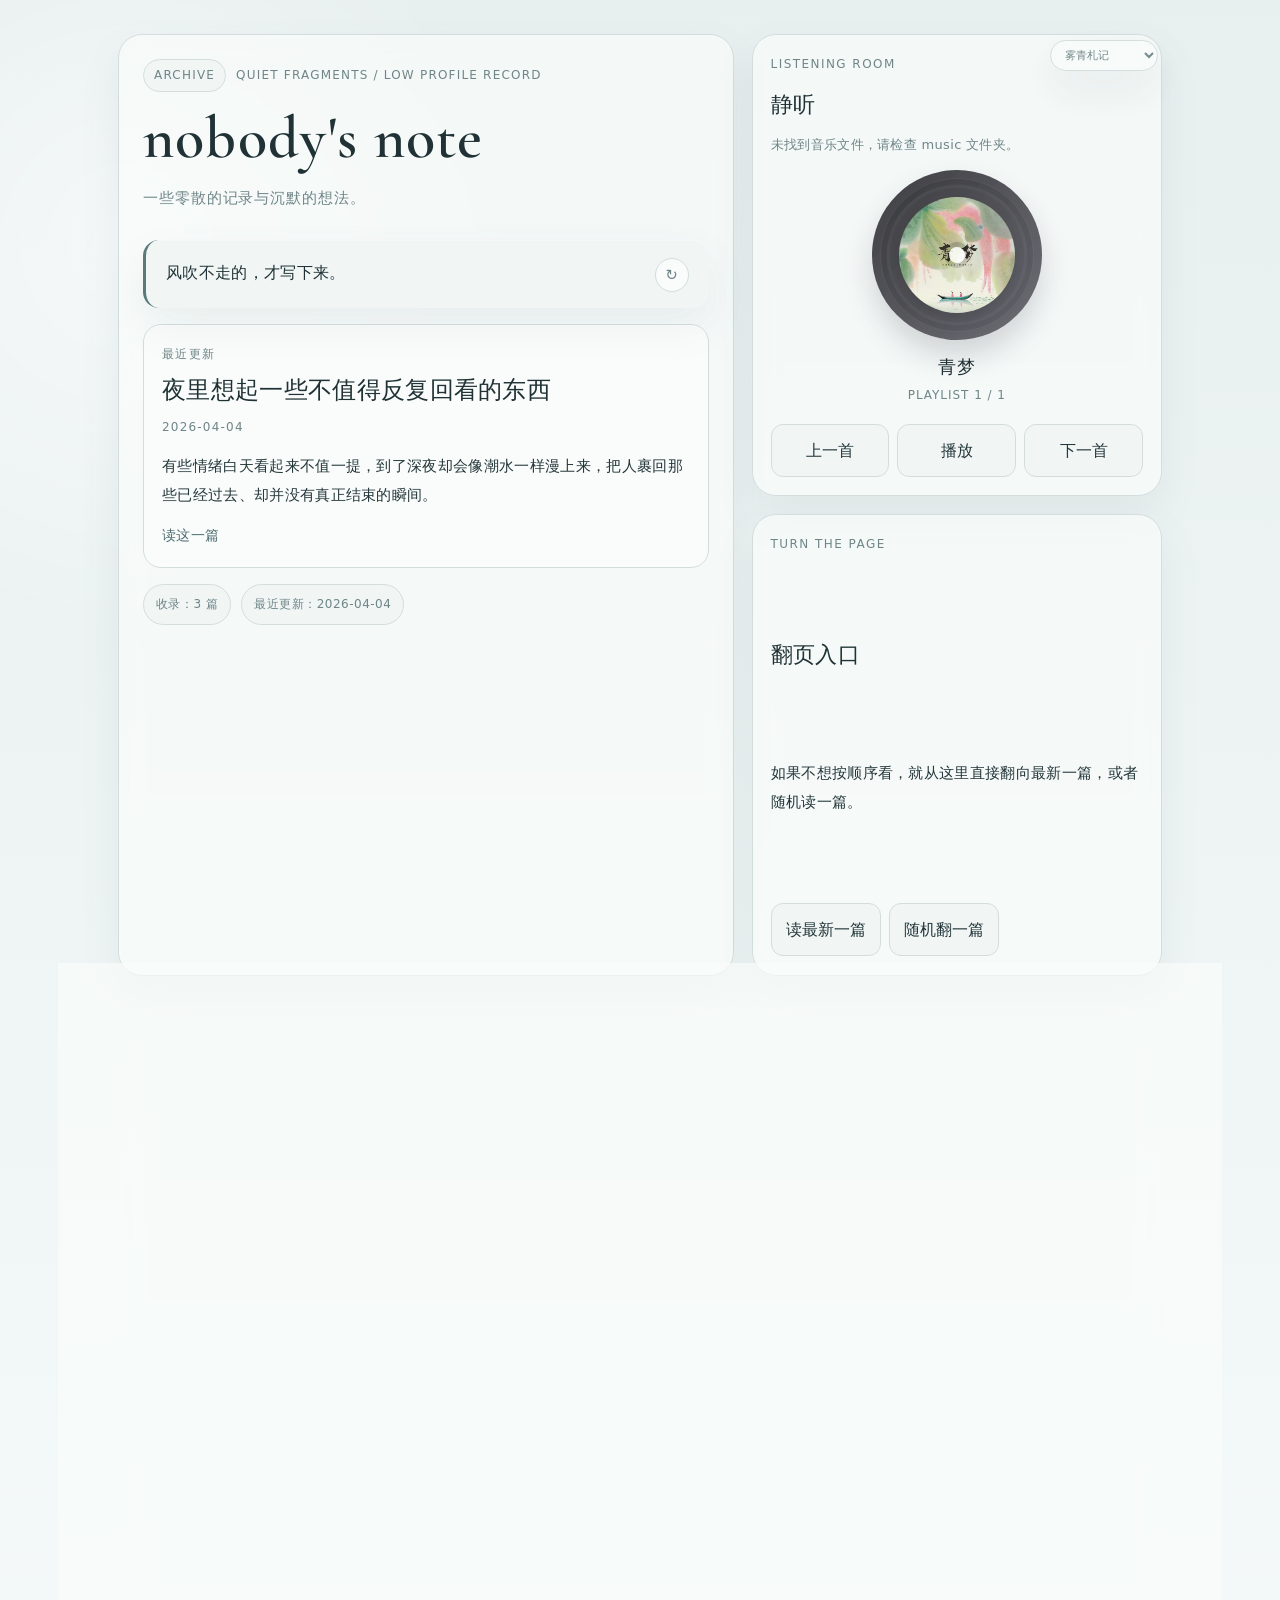
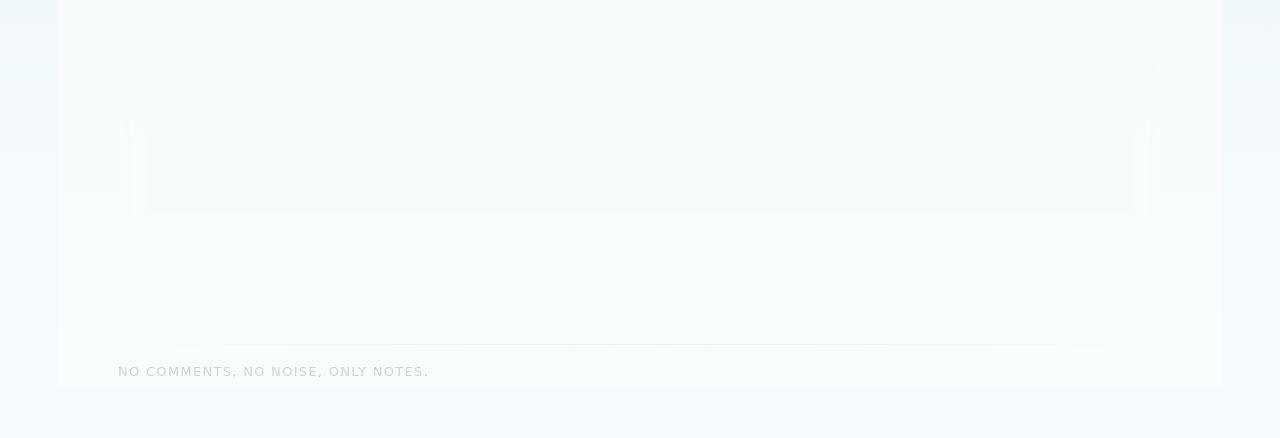
==== commit 860f545f: "Update index.html" ====
--- a/index.html
+++ b/index.html
@@ -15,11 +15,10 @@
           <option value="moon-paper">月白纸页</option>
           <option value="mist-cyan">雾青札记</option>
           <option value="ink-night">墨蓝夜读</option>
-          <option value="parchment">羊皮卷</option>
+          <option value="parchment">羊皮旧卷</option>
           <option value="violet-mist">鸢紫薄雾</option>
-          <option value="glass-candle">烛照</option>
-          <option value="glass-rain">听雨</option>
-          <option value="glass-bamboo">竹露</option>
+          <option value="clear-blue">晴川映水</option>
+          <option value="rose-ash">绛雪残笺</option>
         </select>
       </div>
 
@@ -60,9 +59,7 @@
             <div class="player-head">
               <div>
                 <h3 class="widget-title">静听</h3>
-                <p class="player-status" id="playerStatus">
-                  当前未播放。
-                </p>
+                <p class="player-status" id="playerStatus">当前未播放。</p>
               </div>
             </div>
 
@@ -76,7 +73,7 @@
 
             <div class="music-meta">
               <div class="track-name" id="trackName">请添加音乐文件</div>
-              <div class="track-sub" id="trackIndex">playlist0/ 0</div>
+              <div class="track-sub" id="trackIndex">playlist 0 / 0</div>
             </div>
 
             <audio id="bgPlayer" preload="metadata"></audio>
--- a/style.css
+++ b/style.css
@@ -19,47 +19,155 @@
   --ui-font:ui-sans-serif,system-ui,-apple-system,"Segoe UI","PingFang SC","Microsoft YaHei",sans-serif;
 }
 
+/* 月白纸页：冷白纸本 */
 html[data-theme="moon-paper"]{
-  --bg:#f2f4f5;--bg2:#fafbfb;--paper:#fdfdfd;--paper-soft:#f7f8f9;--glass:rgba(255,255,255,.70);--line:#dfe4e6;--hair:#e9edef;--text:#2a3338;--muted:#7a8489;--title:#202a2f;--link:#5a6d76;--link-hover:#35474f;--shadow:0 18px 40px rgba(120,130,135,.08);--accent:#677a83;--accent-soft:#e5eaed;
-}
-
+  --bg:#f2f4f5;
+  --bg2:#fafbfb;
+  --paper:#fdfdfd;
+  --paper-soft:#f7f8f9;
+  --glass:rgba(255,255,255,.72);
+  --line:#dfe4e6;
+  --hair:#e9edef;
+  --text:#2a3338;
+  --muted:#7a8489;
+  --title:#202a2f;
+  --link:#5a6d76;
+  --link-hover:#35474f;
+  --shadow:0 18px 40px rgba(120,130,135,.08);
+  --accent:#677a83;
+  --accent-soft:#e5eaed;
+}
+
+/* 雾青札记：青灰冷调 */
 html[data-theme="mist-cyan"]{
-  --bg:#e8efef;--bg2:#f7fbfb;--paper:#fafcfb;--paper-soft:#f1f6f5;--glass:rgba(250,252,251,.68);--line:#d3dddd;--hair:#e3ebea;--text:#24373a;--muted:#6f8587;--title:#203235;--link:#4e6e73;--link-hover:#2d4f54;--shadow:0 18px 40px rgba(90,120,120,.09);--accent:#59797b;--accent-soft:#dce8e7;
-}
-
+  --bg:#e8efef;
+  --bg2:#f7fbfb;
+  --paper:#fafcfb;
+  --paper-soft:#f1f6f5;
+  --glass:rgba(250,252,251,.68);
+  --line:#d3dddd;
+  --hair:#e3ebea;
+  --text:#24373a;
+  --muted:#6f8587;
+  --title:#203235;
+  --link:#4e6e73;
+  --link-hover:#2d4f54;
+  --shadow:0 18px 40px rgba(90,120,120,.09);
+  --accent:#59797b;
+  --accent-soft:#dce8e7;
+}
+
+/* 墨蓝夜读：深蓝夜色 */
 html[data-theme="ink-night"]{
-  --bg:#1d2530;--bg2:#2a3440;--paper:#28313d;--paper-soft:#313b48;--glass:rgba(40,49,61,.78);--line:#44515e;--hair:#394452;--text:#dce5ea;--muted:#96a7b2;--title:#edf3f6;--link:#adc5d1;--link-hover:#d9ebf2;--shadow:0 18px 40px rgba(7,13,18,.32);--accent:#9db7c3;--accent-soft:#34404c;
-}
-
+  --bg:#1d2530;
+  --bg2:#2a3440;
+  --paper:#28313d;
+  --paper-soft:#313b48;
+  --glass:rgba(40,49,61,.78);
+  --line:#44515e;
+  --hair:#394452;
+  --text:#dce5ea;
+  --muted:#96a7b2;
+  --title:#edf3f6;
+  --link:#adc5d1;
+  --link-hover:#d9ebf2;
+  --shadow:0 18px 40px rgba(7,13,18,.32);
+  --accent:#9db7c3;
+  --accent-soft:#34404c;
+}
+
+/* 羊皮旧卷：暖米旧纸 */
 html[data-theme="parchment"]{
-  --bg:#f5ecda;--bg2:#faf5ea;--paper:#fffaf0;--paper-soft:#f6efe0;--glass:rgba(255,250,240,.78);--line:#e0d3b8;--hair:#efe5d4;--text:#4a3c2a;--muted:#8a7558;--title:#3e3020;--link:#7c6145;--link-hover:#5d452e;--shadow:0 18px 40px rgba(148,124,88,.10);--accent:#8a6d4e;--accent-soft:#f1e4cf;
-}
-
+  --bg:#f5ecda;
+  --bg2:#faf5ea;
+  --paper:#fffaf0;
+  --paper-soft:#f6efe0;
+  --glass:rgba(255,250,240,.78);
+  --line:#e0d3b8;
+  --hair:#efe5d4;
+  --text:#4a3c2a;
+  --muted:#8a7558;
+  --title:#3e3020;
+  --link:#7c6145;
+  --link-hover:#5d452e;
+  --shadow:0 18px 40px rgba(148,124,88,.10);
+  --accent:#8a6d4e;
+  --accent-soft:#f1e4cf;
+}
+
+/* 鸢紫薄雾：半透明紫雾 */
 html[data-theme="violet-mist"]{
-  --bg:#efeaf7;--bg2:#faf8fd;--paper:#fbf9ff;--paper-soft:#f4effb;--glass:rgba(251,249,255,.58);--line:#ddd3ec;--hair:#ece5f6;--text:#342d45;--muted:#7e7594;--title:#2d2540;--link:#6a5f86;--link-hover:#463c61;--shadow:0 18px 40px rgba(112,94,145,.12);--accent:#7b6a99;--accent-soft:#ebe3f8;
-}
-
-html[data-theme="glass-candle"]{
-  --bg:#2a2118;--bg2:#352a1f;--paper:#3a2f24;--paper-soft:#443628;--glass:rgba(58,47,36,.80);--line:#5c4a38;--hair:#4d3e2e;--text:#f0e4d4;--muted:#bba88e;--title:#ffecd0;--link:#e8c38a;--link-hover:#ffd9a2;--shadow:0 18px 40px rgba(20,14,8,.36);--accent:#e6a24b;--accent-soft:#4a3825;
-}
-
-html[data-theme="glass-rain"]{
-  --bg:#2c3440;--bg2:#353e4c;--paper:#313a48;--paper-soft:#3a4452;--glass:rgba(49,58,72,.80);--line:#4e5a6a;--hair:#424d5c;--text:#d8e2ea;--muted:#94a4b2;--title:#e8f0f6;--link:#a2bece;--link-hover:#c8dde8;--shadow:0 18px 40px rgba(12,18,26,.34);--accent:#7899aa;--accent-soft:#3a4654;
-}
-
-html[data-theme="glass-bamboo"]{
-  --bg:#e6ece6;--bg2:#f4f8f4;--paper:#f7faf6;--paper-soft:#edf2ec;--glass:rgba(247,250,246,.70);--line:#cfd9cf;--hair:#dde5dc;--text:#243028;--muted:#6a7e6e;--title:#1e3024;--link:#4a6a50;--link-hover:#2e4e34;--shadow:0 18px 40px rgba(68,96,76,.10);--accent:#4a7a56;--accent-soft:#d6e5d8;
+  --bg:#efeaf7;
+  --bg2:#faf8fd;
+  --paper:#fbf9ff;
+  --paper-soft:#f4effb;
+  --glass:rgba(251,249,255,.64);
+  --line:#ddd3ec;
+  --hair:#ece5f6;
+  --text:#342d45;
+  --muted:#7e7594;
+  --title:#2d2540;
+  --link:#6a5f86;
+  --link-hover:#463c61;
+  --shadow:0 18px 40px rgba(112,94,145,.12);
+  --accent:#7b6a99;
+  --accent-soft:#ebe3f8;
+}
+
+/* 晴川映水：真正的浅蓝系 */
+html[data-theme="clear-blue"]{
+  --bg:#eaf4ff;
+  --bg2:#f8fcff;
+  --paper:#fbfdff;
+  --paper-soft:#f1f7fc;
+  --glass:rgba(251,253,255,.72);
+  --line:#d7e5f1;
+  --hair:#e7f0f7;
+  --text:#23384a;
+  --muted:#6e879c;
+  --title:#21384f;
+  --link:#4f7594;
+  --link-hover:#2f5471;
+  --shadow:0 18px 40px rgba(104,148,186,.10);
+  --accent:#6da9d8;
+  --accent-soft:#dcecf8;
+}
+
+/* 绛雪残笺：冷玫灰红 */
+html[data-theme="rose-ash"]{
+  --bg:#f6eef1;
+  --bg2:#fbf8f9;
+  --paper:#fffafb;
+  --paper-soft:#f8eff2;
+  --glass:rgba(255,250,251,.74);
+  --line:#e7d8de;
+  --hair:#f0e5e8;
+  --text:#4a3138;
+  --muted:#8f717a;
+  --title:#412830;
+  --link:#8a5a66;
+  --link-hover:#623841;
+  --shadow:0 18px 40px rgba(152,108,122,.10);
+  --accent:#b77987;
+  --accent-soft:#f0dfe4;
 }
 
 *{box-sizing:border-box}
 
 html,body{
-  margin:0;padding:0;
+  margin:0;
+  padding:0;
   color:var(--text);
   background:
-    radial-gradient(circle at 10% 12%,rgba(255,255,255,.55),transparent18%),
-    linear-gradient(180deg,var(--bg),var(--bg2));
-  font-family:"STFangsong","FangSong","Songti SC","Noto Serif SC","Source Han Serif SC",serif;
+    radial-gradient(circle at 10% 12%, rgba(255,255,255,.55), transparent 18%),
+    linear-gradient(180deg, var(--bg), var(--bg2));
+  font-family:
+    "STFangsong",
+    "FangSong",
+    "Songti SC",
+    "Noto Serif SC",
+    "Source Han Serif SC",
+    serif;
 }
 
 body{
@@ -74,10 +182,20 @@
   to{opacity:1}
 }
 
-a{color:var(--link);text-decoration:none;transition:.18s ease}
-a:hover{color:var(--link-hover)}
-
-.site-wrap{max-width:1080px;margin:0 auto;padding:34px 18px 54px}
+a{
+  color:var(--link);
+  text-decoration:none;
+  transition:.18s ease;
+}
+a:hover{
+  color:var(--link-hover);
+}
+
+.site-wrap{
+  max-width:1080px;
+  margin:0 auto;
+  padding:34px 18px 54px;
+}
 
 .panel-surface{
   background:var(--glass);
@@ -88,264 +206,892 @@
   -webkit-backdrop-filter:blur(12px);
 }
 
-.site-subtitle,.eyebrow-tag,.eyebrow-text,.section-kicker,.section-desc,.latest-kicker,.latest-date,.meta-pill,.widget-kicker,.post-meta,.read-link,.back-link,.article-stamp,.article-date,.theme-corner select,.ghost-btn,.site-footer p,.track-sub,.player-status,.quote-refresh{
+.site-subtitle,
+.eyebrow-tag,
+.eyebrow-text,
+.section-kicker,
+.section-desc,
+.latest-kicker,
+.latest-date,
+.meta-pill,
+.widget-kicker,
+.post-meta,
+.read-link,
+.back-link,
+.article-stamp,
+.article-date,
+.theme-corner select,
+.ghost-btn,
+.site-footer p,
+.track-sub,
+.player-status,
+.quote-refresh{
   font-family:var(--ui-font);
 }
 
-.section-title,.latest-title,.post-title,.widget-title,.track-name{
+.section-title,
+.latest-title,
+.post-title,
+.widget-title,
+.track-name{
   font-family:"Songti SC","STSong","Noto Serif SC","Source Han Serif SC",serif;
 }
 
-.home-header{position:relative;margin-bottom:30px}
-
-.theme-corner{position:absolute;top:4px;right:4px;z-index:10}
+.home-header{
+  position:relative;
+  margin-bottom:30px;
+}
+
+.theme-corner{
+  position:absolute;
+  top:4px;
+  right:4px;
+  z-index:10;
+}
+
 .theme-corner select{
-  width:auto;min-width:108px;padding:7px 10px;font-size:11px;
-  color:var(--muted);border:1px solid var(--line);background:var(--glass);
-  border-radius:999px;box-shadow:var(--shadow);outline:none;opacity:.96;
-  backdrop-filter:blur(10px);-webkit-backdrop-filter:blur(10px);
+  width:auto;
+  min-width:108px;
+  padding:7px 10px;
+  font-size:11px;
+  color:var(--muted);
+  border:1px solid var(--line);
+  background:var(--glass);
+  border-radius:999px;
+  box-shadow:var(--shadow);
+  outline:none;
+  opacity:.96;
+  backdrop-filter:blur(10px);
+  -webkit-backdrop-filter:blur(10px);
   font-family:var(--ui-font);
 }
 
-.home-top{display:grid;grid-template-columns:1.2fr .8fr;gap:18px;align-items:stretch}
-
-.hero-left{padding:24px 24px 22px;display:flex;flex-direction:column;gap:16px}
-.hero-right{display:grid;grid-template-rows:1fr 1fr;gap:18px}
-
-.eyebrow-row{display:flex;align-items:center;gap:10px;flex-wrap:wrap}
+.home-top{
+  display:grid;
+  grid-template-columns:1.2fr .8fr;
+  gap:18px;
+  align-items:stretch;
+}
+
+.hero-left{
+  padding:24px 24px 22px;
+  display:flex;
+  flex-direction:column;
+  gap:16px;
+}
+
+.hero-right{
+  display:grid;
+  grid-template-rows:1fr 1fr;
+  gap:18px;
+}
+
+.eyebrow-row{
+  display:flex;
+  align-items:center;
+  gap:10px;
+  flex-wrap:wrap;
+}
+
 .eyebrow-tag{
-  display:inline-flex;padding:4px 10px;border-radius:999px;
-  border:1px solid var(--line);background:var(--paper-soft);
-  color:var(--muted);font-size:12px;letter-spacing:.10em;text-transform:uppercase;
-}
-.eyebrow-text{color:var(--muted);font-size:12px;letter-spacing:.10em;text-transform:uppercase}
+  display:inline-flex;
+  padding:4px 10px;
+  border-radius:999px;
+  border:1px solid var(--line);
+  background:var(--paper-soft);
+  color:var(--muted);
+  font-size:12px;
+  letter-spacing:.10em;
+  text-transform:uppercase;
+}
+
+.eyebrow-text{
+  color:var(--muted);
+  font-size:12px;
+  letter-spacing:.10em;
+  text-transform:uppercase;
+}
 
 .site-title{
-  margin:0;font-family:"Cormorant Garamond",Georgia,serif;
-  font-size:60px;font-weight:600;line-height:1;letter-spacing:.02em;color:var(--title);
-}
-.site-subtitle{margin:0;color:var(--muted);font-size:15px;letter-spacing:.06em}
+  margin:0;
+  font-family:"Cormorant Garamond",Georgia,serif;
+  font-size:60px;
+  font-weight:600;
+  line-height:1;
+  letter-spacing:.02em;
+  color:var(--title);
+}
+
+.site-subtitle{
+  margin:0;
+  color:var(--muted);
+  font-size:15px;
+  letter-spacing:.06em;
+}
 
 .hero-quote{
-  position:relative;margin:10px 0 0;padding:18px 20px 16px;
-  border-left:3px solid var(--accent);background:var(--paper-soft);
-  border-radius:16px;font-size:16px;color:var(--title);
+  position:relative;
+  margin:10px 0 0;
+  padding:18px 20px 16px;
+  border-left:3px solid var(--accent);
+  background:var(--paper-soft);
+  border-radius:16px;
+  font-size:16px;
+  color:var(--title);
   box-shadow:inset 0 1px 0 rgba(255,255,255,.35),var(--shadow);
 }
-.quote-row{display:flex;justify-content:space-between;align-items:flex-start;gap:12px}
-.quote-text{flex:1;line-height:1.85}
+
+.quote-row{
+  display:flex;
+  justify-content:space-between;
+  align-items:flex-start;
+  gap:12px;
+}
+
+.quote-text{
+  flex:1;
+  line-height:1.85;
+}
+
 .quote-refresh{
-  flex-shrink:0;cursor:pointer;border:1px solid var(--line);background:var(--paper);
-  color:var(--muted);border-radius:999px;width:34px;height:34px;
-  display:grid;place-items:center;font-size:15px;padding:0;box-shadow:none;transition:.18s ease;
-}
-.quote-refresh:hover{transform:rotate(90deg)}
-
-html[data-theme="violet-mist"] .hero-quote{border-left-color:#9b80c4;background:rgba(180,160,220,.12)}
-html[data-theme="ink-night"] .hero-quote{border-left-color:#7899aa;background:rgba(70,90,105,.28)}
-html[data-theme="parchment"] .hero-quote{border-left-color:#b89668;background:rgba(200,175,130,.12)}
-html[data-theme="glass-candle"] .hero-quote{border-left-color:#e6a24b;background:rgba(180,130,60,.16)}
-html[data-theme="glass-rain"] .hero-quote{border-left-color:#7899aa;background:rgba(80,110,130,.22)}
-html[data-theme="glass-bamboo"] .hero-quote{border-left-color:#4a7a56;background:rgba(74,122,86,.10)}
+  flex-shrink:0;
+  cursor:pointer;
+  border:1px solid var(--line);
+  background:var(--paper);
+  color:var(--muted);
+  border-radius:999px;
+  width:34px;
+  height:34px;
+  display:grid;
+  place-items:center;
+  font-size:15px;
+  padding:0;
+  box-shadow:none;
+  transition:.18s ease;
+}
+
+.quote-refresh:hover{
+  transform:rotate(90deg);
+}
 
 .latest-card{
-  padding:18px 18px 16px;border:1px solid var(--line);border-radius:18px;
-  background:var(--paper);box-shadow:inset 0 1px 0 rgba(255,255,255,.42);
-}
-.latest-kicker{color:var(--muted);font-size:12px;letter-spacing:.12em;text-transform:uppercase;margin-bottom:8px}
-.latest-title{margin:0;font-size:24px;line-height:1.35;font-weight:500;color:var(--title)}
+  padding:18px 18px 16px;
+  border:1px solid var(--line);
+  border-radius:18px;
+  background:var(--paper);
+  box-shadow:inset 0 1px 0 rgba(255,255,255,.42);
+}
+
+.latest-kicker{
+  color:var(--muted);
+  font-size:12px;
+  letter-spacing:.12em;
+  text-transform:uppercase;
+  margin-bottom:8px;
+}
+
+.latest-title{
+  margin:0;
+  font-size:24px;
+  line-height:1.35;
+  font-weight:500;
+  color:var(--title);
+}
+
 .latest-title a{color:inherit}
-.latest-date{margin:10px 0 0;color:var(--muted);font-size:12px;letter-spacing:.10em;text-transform:uppercase}
-.latest-excerpt{margin:12px 0 0;font-size:15px}
-.latest-link{display:inline-block;margin-top:12px;font-size:14px}
-
-.meta-strip{display:flex;gap:10px;flex-wrap:wrap}
+
+.latest-date{
+  margin:10px 0 0;
+  color:var(--muted);
+  font-size:12px;
+  letter-spacing:.10em;
+  text-transform:uppercase;
+}
+
+.latest-excerpt{
+  margin:12px 0 0;
+  font-size:15px;
+}
+
+.latest-link{
+  display:inline-block;
+  margin-top:12px;
+  font-size:14px;
+}
+
+.meta-strip{
+  display:flex;
+  gap:10px;
+  flex-wrap:wrap;
+}
+
 .meta-pill{
-  display:inline-flex;padding:8px 12px;border-radius:999px;
-  border:1px solid var(--line);background:var(--paper-soft);
-  color:var(--muted);font-size:12px;letter-spacing:.04em;
-}
-
-.widget-card{padding:18px;display:flex;flex-direction:column;justify-content:space-between}
-.widget-kicker{color:var(--muted);font-size:12px;letter-spacing:.12em;text-transform:uppercase;margin-bottom:8px}
-.widget-title{margin:0;font-size:22px;font-weight:500;color:var(--title)}
-.widget-text{margin:12px 0 0;font-size:15px}
-
-.player-head{display:flex;justify-content:space-between;align-items:flex-start;gap:10px}
-.player-status{margin:8px 0 0;color:var(--muted);font-size:13px;line-height:1.6;font-family:var(--ui-font)}
-
-.disc-wrap{display:flex;justify-content:center;margin-top:14px}
+  display:inline-flex;
+  padding:8px 12px;
+  border-radius:999px;
+  border:1px solid var(--line);
+  background:var(--paper-soft);
+  color:var(--muted);
+  font-size:12px;
+  letter-spacing:.04em;
+}
+
+.widget-card{
+  padding:18px;
+  display:flex;
+  flex-direction:column;
+  justify-content:space-between;
+}
+
+.widget-kicker{
+  color:var(--muted);
+  font-size:12px;
+  letter-spacing:.12em;
+  text-transform:uppercase;
+  margin-bottom:8px;
+}
+
+.widget-title{
+  margin:0;
+  font-size:22px;
+  font-weight:500;
+  color:var(--title);
+}
+
+.widget-text{
+  margin:12px 0 0;
+  font-size:15px;
+}
+
+.player-head{
+  display:flex;
+  justify-content:space-between;
+  align-items:flex-start;
+  gap:10px;
+}
+
+.player-status{
+  margin:8px 0 0;
+  color:var(--muted);
+  font-size:13px;
+  line-height:1.6;
+  font-family:var(--ui-font);
+}
+
+.disc-wrap{
+  display:flex;
+  justify-content:center;
+  margin-top:14px;
+}
+
 .disc{
-  position:relative;width:170px;height:170px;border-radius:999px;
-  display:grid;place-items:center;
+  position:relative;
+  width:170px;
+  height:170px;
+  border-radius:999px;
+  display:grid;
+  place-items:center;
   background:
     radial-gradient(circle at center,rgba(255,255,255,.15) 0 20%,transparent 21%),
     radial-gradient(circle at center,rgba(255,255,255,.05) 0 58%,transparent 59%),
     linear-gradient(135deg,rgba(30,30,35,.92),rgba(70,70,80,.84));
-  box-shadow:inset 0 0 0 8px rgba(255,255,255,.04),inset 0 0 0 18px rgba(255,255,255,.03),0 16px 30px rgba(20,20,30,.16);
+  box-shadow:
+    inset 0 0 0 8px rgba(255,255,255,.04),
+    inset 0 0 0 18px rgba(255,255,255,.03),
+    0 16px 30px rgba(20,20,30,.16);
   transition:transform .2s ease;
 }
-.disc-ring{position:absolute;inset:8px;border-radius:999px;border:1px solid rgba(255,255,255,.08);pointer-events:none}
-.cover-image{width:68%;height:68%;object-fit:cover;border-radius:999px;display:none;box-shadow:0 8px 18px rgba(0,0,0,.16)}
-.disc.has-cover .cover-image{display:block}
-.disc-center{position:absolute;width:16px;height:16px;border-radius:999px;background:rgba(255,255,255,.84);box-shadow:0 0 0 5px rgba(0,0,0,.14)}
-.disc.spinning{animation:discSpin 12s linear infinite}
-@keyframes discSpin{from{transform:rotate(0deg)}to{transform:rotate(360deg)}}
-
-.music-meta{margin-top:14px;text-align:center}
-.track-name{font-size:18px;line-height:1.45;color:var(--title)}
-.track-sub{margin-top:4px;color:var(--muted);font-size:12px;letter-spacing:.08em;text-transform:uppercase}
-
-.player-controls{display:flex;gap:8px;flex-wrap:wrap;margin-top:16px}
-.player-controls .ghost-btn{flex:1;min-width:78px}
+
+.disc-ring{
+  position:absolute;
+  inset:8px;
+  border-radius:999px;
+  border:1px solid rgba(255,255,255,.08);
+  pointer-events:none;
+}
+
+.cover-image{
+  width:68%;
+  height:68%;
+  object-fit:cover;
+  border-radius:999px;
+  display:none;
+  box-shadow:0 8px 18px rgba(0,0,0,.16);
+}
+
+.disc.has-cover .cover-image{
+  display:block;
+}
+
+.disc-center{
+  position:absolute;
+  width:16px;
+  height:16px;
+  border-radius:999px;
+  background:rgba(255,255,255,.84);
+  box-shadow:0 0 0 5px rgba(0,0,0,.14);
+}
+
+.disc.spinning{
+  animation:discSpin 12s linear infinite;
+}
+
+@keyframes discSpin{
+  from{transform:rotate(0deg)}
+  to{transform:rotate(360deg)}
+}
+
+.music-meta{
+  margin-top:14px;
+  text-align:center;
+}
+
+.track-name{
+  font-size:18px;
+  line-height:1.45;
+  color:var(--title);
+}
+
+.track-sub{
+  margin-top:4px;
+  color:var(--muted);
+  font-size:12px;
+  letter-spacing:.08em;
+  text-transform:uppercase;
+}
+
+.player-controls{
+  display:flex;
+  gap:8px;
+  flex-wrap:wrap;
+  margin-top:16px;
+}
+
+.player-controls .ghost-btn{
+  flex:1;
+  min-width:78px;
+}
 
 .ghost-btn{
-  cursor:pointer;border:1px solid var(--line);background:var(--paper-soft);
-  color:var(--text);border-radius:12px;padding:10px 14px;font:inherit;
-  font-family:var(--ui-font);transition:.18s ease;
-}
-.ghost-btn:hover{transform:translateY(-1px)}
-
-.jump-actions{display:flex;gap:8px;flex-wrap:wrap;margin-top:16px}
-
-.home-main{display:block}
-
-.archive-section{padding:22px;margin-top:8px}
+  cursor:pointer;
+  border:1px solid var(--line);
+  background:var(--paper-soft);
+  color:var(--text);
+  border-radius:12px;
+  padding:10px 14px;
+  font:inherit;
+  font-family:var(--ui-font);
+  transition:.18s ease;
+}
+
+.ghost-btn:hover{
+  transform:translateY(-1px);
+}
+
+.jump-actions{
+  display:flex;
+  gap:8px;
+  flex-wrap:wrap;
+  margin-top:16px;
+}
+
+.home-main{
+  display:block;
+}
+
+.archive-section{
+  padding:22px;
+  margin-top:8px;
+}
+
 .archive-head{
-  display:flex;justify-content:space-between;align-items:flex-end;gap:18px;
-  flex-wrap:wrap;padding-bottom:16px;border-bottom:1px solid var(--line);
-}
-.section-kicker{margin:0 0 6px;color:var(--muted);font-size:12px;letter-spacing:.12em;text-transform:uppercase}
-.section-title{margin:0;font-size:28px;font-weight:500;color:var(--title)}
-.section-desc{margin:0;color:var(--muted);font-size:14px}
-
-.post-list{display:grid;gap:16px;padding-top:18px}
+  display:flex;
+  justify-content:space-between;
+  align-items:flex-end;
+  gap:18px;
+  flex-wrap:wrap;
+  padding-bottom:16px;
+  border-bottom:1px solid var(--line);
+}
+
+.section-kicker{
+  margin:0 0 6px;
+  color:var(--muted);
+  font-size:12px;
+  letter-spacing:.12em;
+  text-transform:uppercase;
+}
+
+.section-title{
+  margin:0;
+  font-size:28px;
+  font-weight:500;
+  color:var(--title);
+}
+
+.section-desc{
+  margin:0;
+  color:var(--muted);
+  font-size:14px;
+}
+
+.post-list{
+  display:grid;
+  gap:16px;
+  padding-top:18px;
+}
 
 .post-card{
-  position:relative;padding:18px 18px 16px 22px;
-  border:1px solid var(--line);border-radius:20px;background:var(--paper);
-  box-shadow:inset 0 1px 0 rgba(255,255,255,.42);overflow:hidden;transition:.22s ease;
-}
+  position:relative;
+  padding:18px 18px 16px 22px;
+  border:1px solid var(--line);
+  border-radius:20px;
+  background:var(--paper);
+  box-shadow:inset 0 1px 0 rgba(255,255,255,.42);
+  overflow:hidden;
+  transition:.22s ease;
+}
+
 .post-card::before{
-  content:"";position:absolute;left:0;top:0;bottom:0;width:4px;
-  background:linear-gradient(180deg,var(--accent),transparent76%);
-}
-.post-card:hover{transform:translateY(-2px);box-shadow:var(--shadow),inset 0 1px 0 rgba(255,255,255,.42)}
-
-html[data-theme="ink-night"] .post-card::before{background:linear-gradient(180deg,#7899aa,transparent 76%)}
-html[data-theme="violet-mist"] .post-card::before{background:linear-gradient(180deg,#9b80c4,transparent 76%)}
-html[data-theme="parchment"] .post-card::before{background:linear-gradient(180deg,#b89668,transparent 76%)}
-html[data-theme="glass-candle"] .post-card::before{background:linear-gradient(180deg,#e6a24b,transparent 76%)}
-html[data-theme="glass-rain"] .post-card::before{background:linear-gradient(180deg,#7899aa,transparent 76%)}
-html[data-theme="glass-bamboo"] .post-card::before{background:linear-gradient(180deg,#4a7a56,transparent 76%)}
-
-.post-card-head{display:flex;align-items:center;justify-content:space-between;gap:10px;flex-wrap:wrap}
+  content:"";
+  position:absolute;
+  left:0;
+  top:0;
+  bottom:0;
+  width:4px;
+  background:linear-gradient(180deg,var(--accent),transparent 76%);
+}
+
+.post-card:hover{
+  transform:translateY(-2px);
+  box-shadow:var(--shadow), inset 0 1px 0 rgba(255,255,255,.42);
+}
+
+.post-card-head{
+  display:flex;
+  align-items:center;
+  justify-content:space-between;
+  gap:10px;
+  flex-wrap:wrap;
+}
+
 .post-order{
-  display:inline-flex;min-width:40px;justify-content:center;padding:5px 10px;
-  border-radius:999px;border:1px solid var(--line);background:var(--paper-soft);
-  color:var(--muted);font-size:12px;letter-spacing:.10em;font-family:var(--ui-font);
-}
-.post-meta{color:var(--muted);font-size:12px;letter-spacing:.10em;text-transform:uppercase}
-.post-divider{width:100%;height:1px;margin:10px 0 12px;background:linear-gradient(90deg,var(--accent-soft),var(--line),transparent)}
-.post-title{margin:0;font-size:27px;line-height:1.35;font-weight:500;color:var(--title)}
+  display:inline-flex;
+  min-width:40px;
+  justify-content:center;
+  padding:5px 10px;
+  border-radius:999px;
+  border:1px solid var(--line);
+  background:var(--paper-soft);
+  color:var(--muted);
+  font-size:12px;
+  letter-spacing:.10em;
+  font-family:var(--ui-font);
+}
+
+.post-meta{
+  color:var(--muted);
+  font-size:12px;
+  letter-spacing:.10em;
+  text-transform:uppercase;
+}
+
+.post-divider{
+  width:100%;
+  height:1px;
+  margin:10px 0 12px;
+  background:linear-gradient(90deg,var(--accent-soft),var(--line),transparent);
+}
+
+.post-title{
+  margin:0;
+  font-size:27px;
+  line-height:1.35;
+  font-weight:500;
+  color:var(--title);
+}
+
 .post-title a{color:inherit}
-.post-excerpt{margin:14px 0 0;font-size:15px;max-width:760px}
-.read-link{display:inline-block;margin-top:14px;font-size:14px;letter-spacing:.04em}
-
-.site-footer{margin-top:34px}
-.footer-line{width:100%;height:1px;background:linear-gradient(90deg,transparent,var(--line),transparent);margin-bottom:14px}
-.site-footer p{margin:0;color:var(--muted);font-size:13px;letter-spacing:.10em;text-transform:uppercase}
-
-.reading-page{max-width:960px}
-
-.article-header{margin-bottom:22px}
-.article-topline{display:flex;justify-content:space-between;align-items:center;gap:12px;flex-wrap:wrap;margin-bottom:12px}
-.back-link{color:var(--muted);font-size:14px}
-.article-stamp{color:var(--muted);font-size:12px;letter-spacing:.12em;text-transform:uppercase}
-.article-title{margin:0;font-family:"Cormorant Garamond",Georgia,serif;font-size:50px;font-weight:600;line-height:1.08;color:var(--title)}
-.article-date-row{margin-top:12px}
+
+.post-excerpt{
+  margin:14px 0 0;
+  font-size:15px;
+  max-width:760px;
+}
+
+.read-link{
+  display:inline-block;
+  margin-top:14px;
+  font-size:14px;
+  letter-spacing:.04em;
+}
+
+.site-footer{
+  margin-top:34px;
+}
+
+.footer-line{
+  width:100%;
+  height:1px;
+  background:linear-gradient(90deg,transparent,var(--line),transparent);
+  margin-bottom:14px;
+}
+
+.site-footer p{
+  margin:0;
+  color:var(--muted);
+  font-size:13px;
+  letter-spacing:.10em;
+  text-transform:uppercase;
+}
+
+.reading-page{
+  max-width:960px;
+}
+
+.article-header{
+  margin-bottom:22px;
+}
+
+.article-topline{
+  display:flex;
+  justify-content:space-between;
+  align-items:center;
+  gap:12px;
+  flex-wrap:wrap;
+  margin-bottom:12px;
+}
+
+.back-link{
+  color:var(--muted);
+  font-size:14px;
+}
+
+.article-stamp{
+  color:var(--muted);
+  font-size:12px;
+  letter-spacing:.12em;
+  text-transform:uppercase;
+}
+
+.article-title{
+  margin:0;
+  font-family:"Cormorant Garamond",Georgia,serif;
+  font-size:50px;
+  font-weight:600;
+  line-height:1.08;
+  color:var(--title);
+}
+
+.article-date-row{
+  margin-top:12px;
+}
+
 .article-date{
-  display:inline-flex;padding:7px 12px;border-radius:999px;
-  border:1px solid var(--line);background:var(--glass);
-  color:var(--muted);font-size:12px;letter-spacing:.10em;text-transform:uppercase;box-shadow:var(--shadow);font-family:var(--ui-font);
-}
-
-.article-main{display:flex;flex-direction:column;gap:18px}
+  display:inline-flex;
+  padding:7px 12px;
+  border-radius:999px;
+  border:1px solid var(--line);
+  background:var(--glass);
+  color:var(--muted);
+  font-size:12px;
+  letter-spacing:.10em;
+  text-transform:uppercase;
+  box-shadow:var(--shadow);
+  font-family:var(--ui-font);
+}
+
+.article-main{
+  display:flex;
+  flex-direction:column;
+  gap:18px;
+}
 
 .article-body{
-  width:100%;background:var(--glass);border:1px solid var(--line);
-  border-radius:26px;box-shadow:var(--shadow);padding:38px 36px;
-  backdrop-filter:blur(12px);-webkit-backdrop-filter:blur(12px);position:relative;
-}
+  width:100%;
+  background:var(--glass);
+  border:1px solid var(--line);
+  border-radius:26px;
+  box-shadow:var(--shadow);
+  padding:38px 36px;
+  backdrop-filter:blur(12px);
+  -webkit-backdrop-filter:blur(12px);
+  position:relative;
+}
+
 .article-body::before{
-  content:"";position:absolute;inset:0;border-radius:26px;
-  background:linear-gradient(180deg,rgba(255,255,255,.10),transparent 18%);pointer-events:none;
-}
-.article-body p{position:relative;z-index:1;margin:0 0 1.38em0;font-size:18px;line-height:2;text-align:justify;text-justify:inter-ideograph}
-.article-body p:first-child::first-letter{font-size:2.1em;line-height:1;float:left;margin:.08em .18em 0 0;font-family:"Cormorant Garamond",Georgia,serif;color:var(--title)}
-.article-body p:last-child{margin-bottom:0}
-
+  content:"";
+  position:absolute;
+  inset:0;
+  border-radius:26px;
+  background:linear-gradient(180deg,rgba(255,255,255,.10),transparent 18%);
+  pointer-events:none;
+}
+
+.article-body p,
+.article-body blockquote,
+.article-body h2,
+.article-body h3,
+.article-body hr,
 .article-body img{
-  display:block;max-width:100%;height:auto;margin:1.6em auto;
-  border-radius:18px;border:1px solid var(--line);box-shadow:var(--shadow);position:relative;z-index:1;
-}
-
-.article-pager{display:grid;grid-template-columns:1fr 1fr;gap:14px}
+  position:relative;
+  z-index:1;
+}
+
+.article-body p{
+  margin:0 0 1.38em 0;
+  font-size:18px;
+  line-height:2;
+  text-align:justify;
+  text-justify:inter-ideograph;
+}
+
+.article-body p:first-child::first-letter{
+  font-size:2.1em;
+  line-height:1;
+  float:left;
+  margin:.08em .18em 0 0;
+  font-family:"Cormorant Garamond",Georgia,serif;
+  color:var(--title);
+}
+
+.article-body h2{
+  margin:1.6em 0 .8em;
+  font-size:28px;
+  font-weight:500;
+  color:var(--title);
+  line-height:1.4;
+}
+
+.article-body h3{
+  margin:1.4em 0 .7em;
+  font-size:22px;
+  font-weight:500;
+  color:var(--title);
+  line-height:1.45;
+}
+
+.article-body blockquote{
+  margin:1.4em 0;
+  padding:14px 16px;
+  border-left:3px solid var(--accent);
+  background:var(--paper-soft);
+  border-radius:14px;
+}
+
+.article-body blockquote p{
+  margin:0;
+  font-size:16px;
+  line-height:1.9;
+}
+
+.article-body hr{
+  border:none;
+  height:1px;
+  margin:1.6em 0;
+  background:linear-gradient(90deg,transparent,var(--line),transparent);
+}
+
+.article-body img{
+  display:block;
+  max-width:100%;
+  height:auto;
+  margin:1.6em auto;
+  border-radius:18px;
+  border:1px solid var(--line);
+  box-shadow:var(--shadow);
+}
+
+.article-body p:last-child{
+  margin-bottom:0;
+}
+
+.article-pager{
+  display:grid;
+  grid-template-columns:1fr 1fr;
+  gap:14px;
+}
+
 .pager-card{
-  border:1px solid var(--line);background:var(--glass);border-radius:18px;
-  box-shadow:var(--shadow);padding:16px;min-height:110px;display:flex;
-  flex-direction:column;justify-content:center;gap:8px;
-  backdrop-filter:blur(10px);-webkit-backdrop-filter:blur(10px);
+  border:1px solid var(--line);
+  background:var(--glass);
+  border-radius:18px;
+  box-shadow:var(--shadow);
+  padding:16px;
+  min-height:110px;
+  display:flex;
+  flex-direction:column;
+  justify-content:center;
+  gap:8px;
+  backdrop-filter:blur(10px);
+  -webkit-backdrop-filter:blur(10px);
   transition:.18s ease;
 }
-a.pager-card:hover{transform:translateY(-2px)}
-.pager-label{color:var(--muted);font-size:12px;letter-spacing:.12em;text-transform:uppercase;font-family:var(--ui-font)}
-.pager-title{font-size:18px;line-height:1.45;color:var(--title)}
-.pager-empty{color:var(--muted);font-size:14px}
-
-.reading-bar{position:fixed;top:0;left:0;height:3px;width:0%;background:linear-gradient(90deg,var(--accent),var(--accent-soft));z-index:9999;transition:width .12s ease}
+
+a.pager-card:hover{
+  transform:translateY(-2px);
+}
+
+.pager-label{
+  color:var(--muted);
+  font-size:12px;
+  letter-spacing:.12em;
+  text-transform:uppercase;
+  font-family:var(--ui-font);
+}
+
+.pager-title{
+  font-size:18px;
+  line-height:1.45;
+  color:var(--title);
+}
+
+.pager-empty{
+  color:var(--muted);
+  font-size:14px;
+}
+
+.reading-bar{
+  position:fixed;
+  top:0;
+  left:0;
+  height:3px;
+  width:0%;
+  background:linear-gradient(90deg,var(--accent),var(--accent-soft));
+  z-index:9999;
+  transition:width .12s ease;
+}
 
 .back-top{
-  position:fixed;bottom:22px;right:22px;width:40px;height:40px;
-  display:grid;place-items:center;cursor:pointer;border:1px solid var(--line);
-  background:var(--glass);color:var(--muted);border-radius:999px;font-size:18px;
-  padding:0;box-shadow:var(--shadow);backdrop-filter:blur(10px);-webkit-backdrop-filter:blur(10px);
-  opacity:0;pointer-events:none;transition:.25s ease;z-index:100;
-}
-.back-top.visible{opacity:1;pointer-events:auto}
-
-.reading-page .site-footer{margin-top:28px}
+  position:fixed;
+  bottom:22px;
+  right:22px;
+  width:40px;
+  height:40px;
+  display:grid;
+  place-items:center;
+  cursor:pointer;
+  border:1px solid var(--line);
+  background:var(--glass);
+  color:var(--muted);
+  border-radius:999px;
+  font-size:18px;
+  padding:0;
+  box-shadow:var(--shadow);
+  backdrop-filter:blur(10px);
+  -webkit-backdrop-filter:blur(10px);
+  opacity:0;
+  pointer-events:none;
+  transition:.25s ease;
+  z-index:100;
+}
+
+.back-top.visible{
+  opacity:1;
+  pointer-events:auto;
+}
+
+.reading-page .site-footer{
+  margin-top:28px;
+}
 
 @media (max-width:920px){
-  .home-top{grid-template-columns:1fr}
-  .hero-right{grid-template-columns:1fr 1fr;grid-template-rows:none}
-  .article-title{font-size:40px}
-  .article-pager{grid-template-columns:1fr}
+  .home-top{
+    grid-template-columns:1fr;
+  }
+
+  .hero-right{
+    grid-template-columns:1fr 1fr;
+    grid-template-rows:none;
+  }
+
+  .article-title{
+    font-size:40px;
+  }
+
+  .article-pager{
+    grid-template-columns:1fr;
+  }
 }
 
 @media (max-width:720px){
-  .site-wrap{padding:24px 14px 40px}
-  .site-title{font-size:42px}
-  .latest-title{font-size:21px}
-  .post-title{font-size:23px}
-  .article-title{font-size:33px}
-  .article-body{padding:24px 18px}
-  .article-body p{font-size:16px}
+  .site-wrap{
+    padding:24px 14px 40px;
+  }
+
+  .site-title{
+    font-size:42px;
+  }
+
+  .latest-title{
+    font-size:21px;
+  }
+
+  .post-title{
+    font-size:23px;
+  }
+
+  .article-title{
+    font-size:33px;
+  }
+
+  .article-body{
+    padding:24px 18px;
+  }
+
+  .article-body p{
+    font-size:16px;
+  }
 }
 
 @media (max-width:620px){
-  .site-wrap{padding-top:42px}
-  .hero-right{grid-template-columns:1fr 1fr;gap:12px}
-  .widget-card{min-height:210px}
-  .site-subtitle{font-size:14px}
-  .hero-quote{font-size:15px}
+  .site-wrap{
+    padding-top:42px;
+  }
+
+  .hero-right{
+    grid-template-columns:1fr 1fr;
+    gap:12px;
+  }
+
+  .widget-card{
+    min-height:210px;
+  }
+
+  .site-subtitle{
+    font-size:14px;
+  }
+
+  .hero-quote{
+    font-size:15px;
+  }
 }
 
 @media (max-width:480px){
-  .theme-corner{top:-2px;right:0}
-  .theme-corner select{min-width:100px;font-size:10px;padding:6px 10px}
-  .section-title{font-size:22px}
-  .article-body{padding:22px 16px}
-  .site-title{font-size:38px}
-.article-title{font-size:28px}
-}
+  .theme-corner{
+    top:-2px;
+    right:0;
+  }
+
+  .theme-corner select{
+    min-width:100px;
+    font-size:10px;
+    padding:6px 10px;
+  }
+
+  .section-title{
+    font-size:22px;
+  }
+
+  .article-body{
+    padding:22px 16px;
+  }
+
+  .site-title{
+    font-size:38px;
+  }
+
+  .article-title{
+    font-size:28px;
+  }
+}
